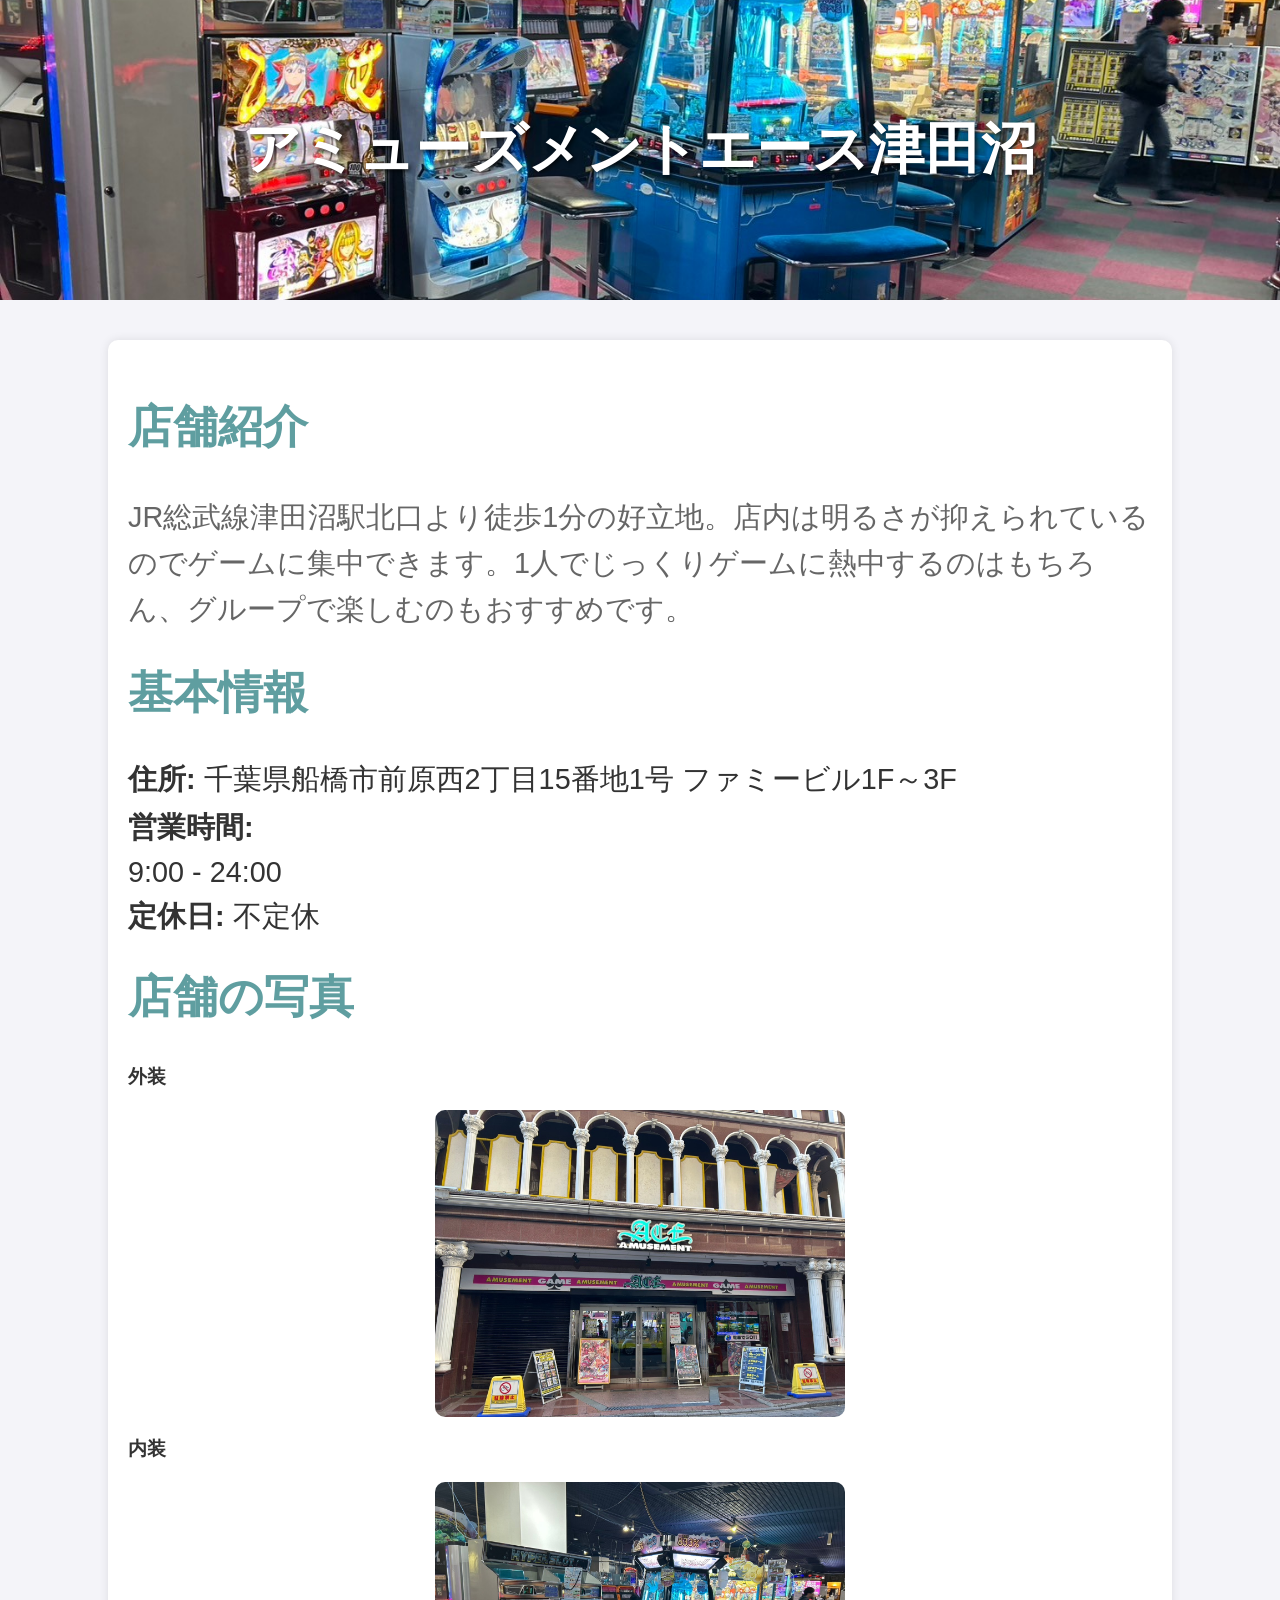
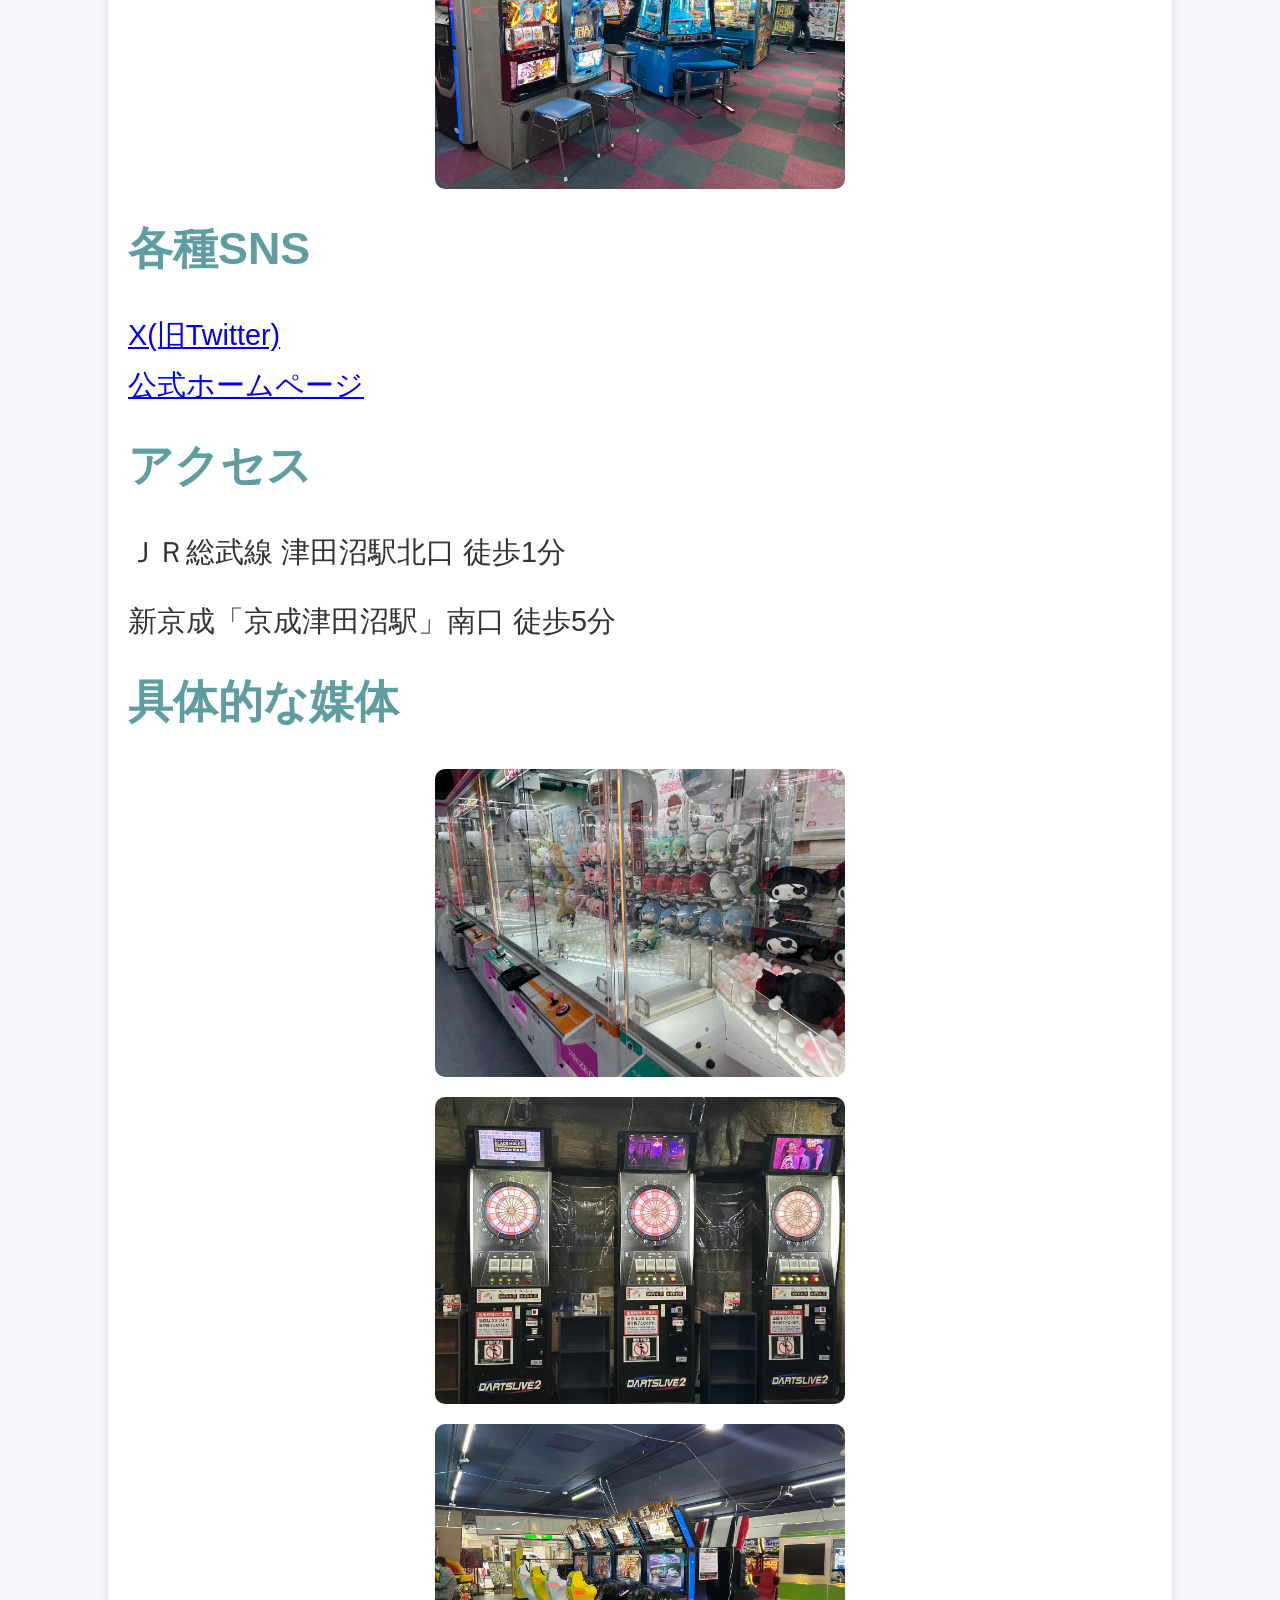
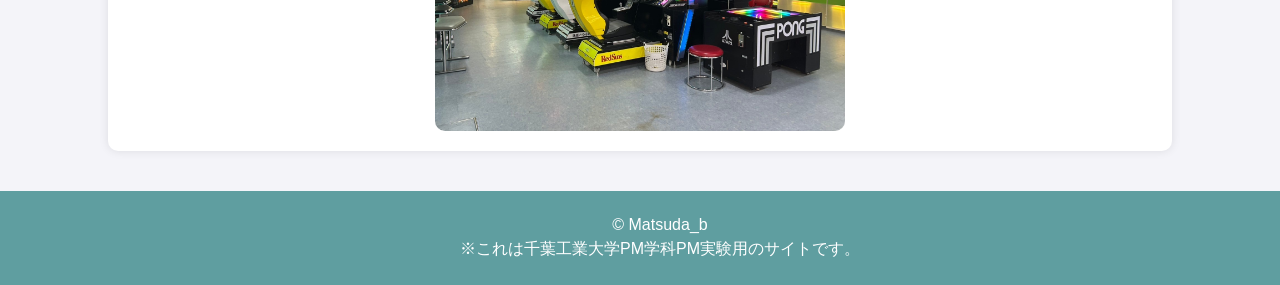
==== htdocs/Amusement.html @ e2a8de70 "写真を変更（まだ未完成)" ====
<!DOCTYPE html>
<html lang="ja">

<head>
  <meta charset="utf-8" />
  <meta name="viewport" content="width=device-width, initial-scale=1.0">
  <title>アミューズメントエース津田沼 - 詳細情報</title>
  <link rel="stylesheet" href="Amusement.css">
</head>

<body>

  <header>
    <h1>アミューズメントエース津田沼</h1>
  </header>

  <section id="store-info">
    <div class="store-description">
      <h2>店舗紹介</h2>
      <p>JR総武線津田沼駅北口より徒歩1分の好立地。店内は明るさが抑えられているのでゲームに集中できます。1人でじっくりゲームに熱中するのはもちろん、グループで楽しむのもおすすめです。</p>
    </div>

    <div class="store-details">
      <h2>基本情報</h2>
      <ul>
        <li><strong>住所:</strong> 千葉県船橋市前原西2丁目15番地1号 ファミービル1F～3F</li>
        <li><strong>営業時間:</strong> </li>
        <li>9:00 - 24:00</li>
        <li><strong>定休日:</strong> 不定休</li>
      </ul>
    </div>

    <div class="store-photos">
      <h2>店舗の写真</h2>
      <h3>外装</h3>
      <img src="../htdocs/img/外装ゲーセン.jpg" alt="外装" />
      <h3>内装</h3>
      <img src="../htdocs/img/ゲーセン内部.jpg" alt="内装" />          
    </div>

    <div class="store-menu">
      <h2>各種SNS</h2>
        <a href="https://x.com/ace_tu" target="_blank">X(旧Twitter)</a>
        <a href="https://www.leisurelan.co.jp/store/ace-tu/" target="_blank">公式ホームページ</a>
      </p>
    </div>

    <div class="store-access">
      <h2>アクセス</h2>
      <p>ＪＲ総武線 津田沼駅北口 徒歩1分</p>

      <p>新京成「京成津田沼駅」南口 徒歩5分</p>
    </div>

    <div class="store-photos">
        <h2>具体的な媒体</h2>
        <img src="../htdocs/img/クレーンゲーム.jpg" alt="クレーンゲーム" />
        <img src="../htdocs/img/ダーツ.jpg" alt="ダーツ" />
        <img src="../htdocs/img/アーケードゲーム.jpg" alt="アーケードゲーム" />
       
    </div>
  </section>

  <footer>
    <p>© Matsuda_b</p>
    <p>※これは千葉工業大学PM学科PM実験用のサイトです。</p>
  </footer>

</body>

</html>
---- htdocs/Amusement.css ----
/* 全体のスタイル */
body {
    font-family: 'Arial', sans-serif;
    margin: 0;
    padding: 0;
    background-color: #f4f4f9;
    color: #333;
  }
  
  header h1 {
    font-size: 3.5rem;
    margin: 0;
  }
  
  /* 店舗情報セクション */
  #store-info {
    width: 80%;
    margin: 40px auto;
    padding: 20px;
    background-color: white;
    box-shadow: 0 0 10px rgba(0, 0, 0, 0.1);
    border-radius: 10px;
  }
  
  /* 店舗紹介部分 */
  .store-description h2 {
    font-size: 2.8rem;
    color: #5f9ea0;
  }
  
  .store-description p {
    font-size: 1.8rem;
    line-height: 1.6;
    margin-top: 10px;
    color: #666;
  }
  
  /* 基本情報 */
  .store-details h2 {
    font-size: 2.8rem;
    color: #5f9ea0;
    margin-top: 30px;
  }
  
  .store-details ul {
    list-style-type: none;
    padding: 0;
  }
  
  .store-details li {
    font-size: 1.8rem;
    margin-bottom: 8px;
    color: #333;
  }
  
  /* 店舗写真 */
  .store-photos h2 {
    font-size: 2.8rem;
    color: #5f9ea0;
    margin-top: 30px;
  }
  
  .store-photos img {
    width: 40%; /* 画像の幅を40%に設定 */
    height: auto;
    margin-top: 20px;
    border-radius: 10px;
    display: block;
    margin-left: auto;
    margin-right: auto;
  }
  
  /* メニュー */
  .store-menu h2 {
    font-size: 2.8rem;
    color: #5f9ea0;
    margin-top: 30px;
  }
  
  .store-menu ul {
    list-style-type: none;
    padding: 0;
  }
  
  .store-menu li {
    font-size: 1.8rem;
    margin-bottom: 10px;
    color: #333;
  }
  
  /* アクセス */
  .store-access h2 {
    font-size: 2.8rem;
    color: #5f9ea0;
    margin-top: 30px;
  }
  
  .store-access iframe {
    width: 100%;
    height: 300px;
    border-radius: 10px;
    margin-top: 20px;
  }
  
  /* フッター */
  footer {
    background-color: #5f9ea0;
    color: white;
    text-align: center;
    padding: 20px;
    position: relative;
    bottom: 0;
    width: 100%;
  }
  
  footer p {
    font-size: 1rem;
    margin: 5px 0;
  }

  .store-menu a {
    display: block;  /* 各リンクをブロック要素として扱い、縦に並べる */
    margin-bottom: 10px;  /* 各リンクの間にスペースを入れる */
  }

  /* store-menuとstore-access内のフォントサイズを2.2emに設定 */
.store-menu, .store-access {
  font-size: 1.8em;
}

/* ヘッダー */
header {
  background-image: url('../htdocs/img/ゲーセン内部.jpg');
  background-size: cover;
  background-position: center;
  height: 300px;
  width: 100%;
  display: flex;
  justify-content: center;
  align-items: center;
  color: white;
  text-shadow: 2px 2px 4px rgba(0, 0, 0, 0.7);
}
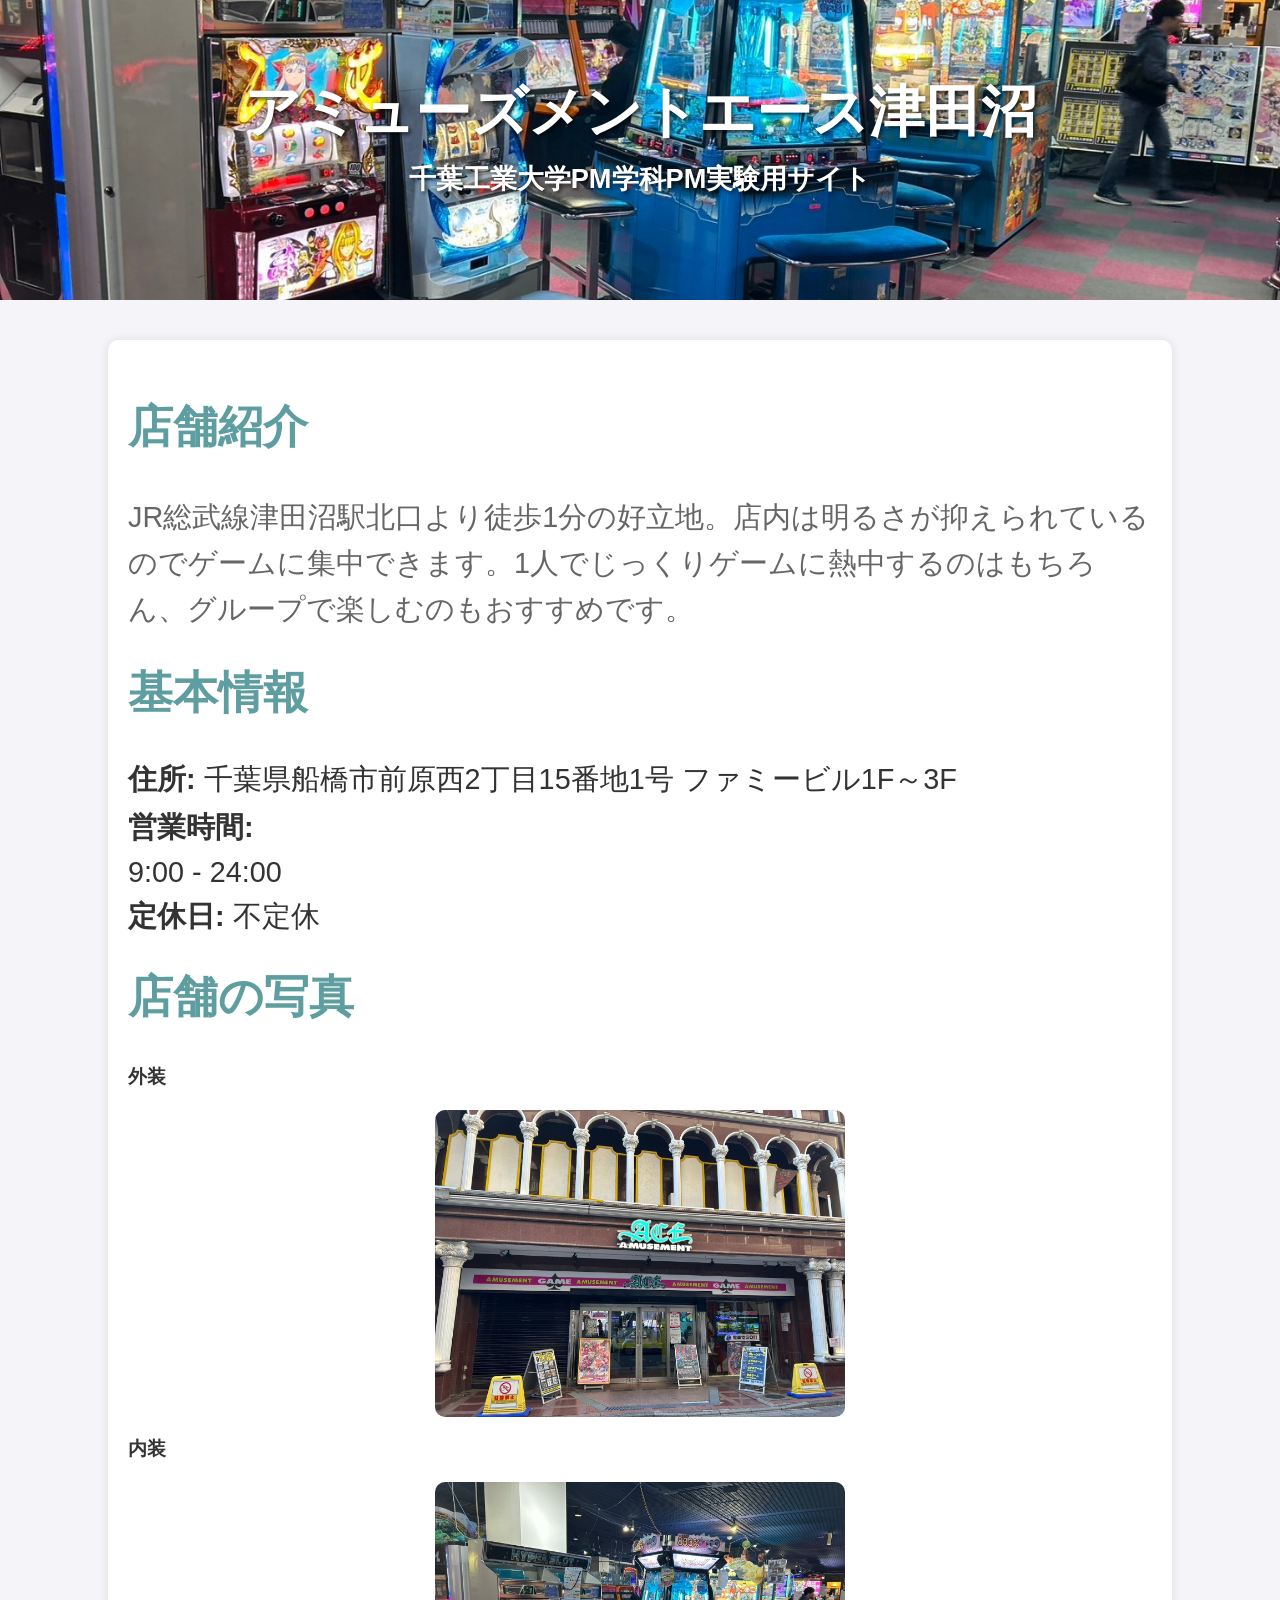
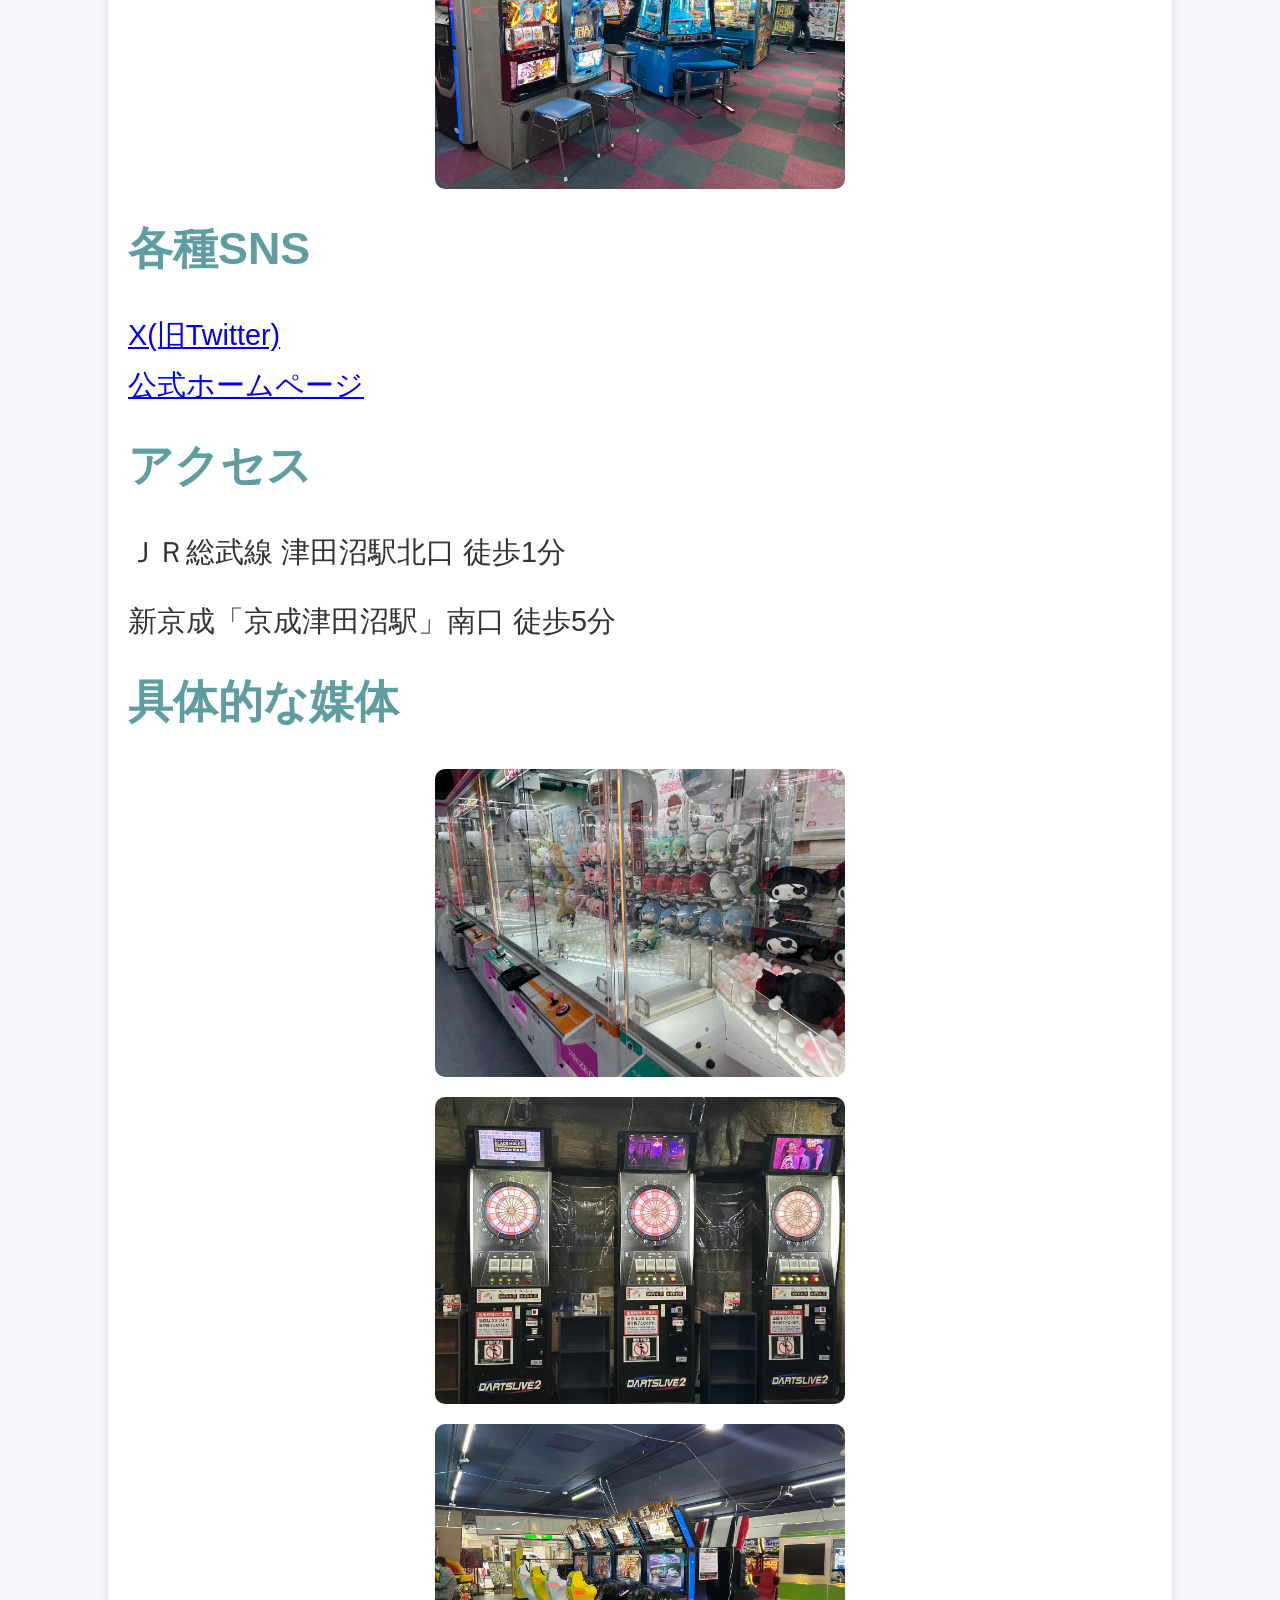
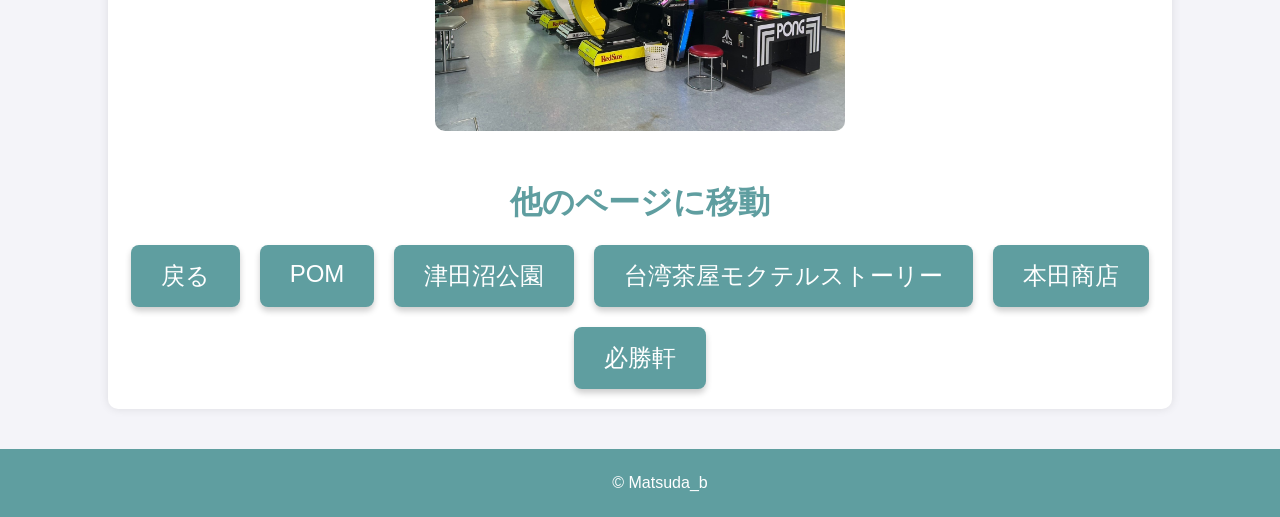
==== commit 5a17bce5: "各ページにも飛べるボタンを製作・実験用サイトという文を上に移動" ====
--- a/htdocs/Amusement.html
+++ b/htdocs/Amusement.html
@@ -2,7 +2,7 @@
 <html lang="ja">
 
 <head>
-  <meta charset="utf-8" />
+  <meta charset="utf-8">
   <meta name="viewport" content="width=device-width, initial-scale=1.0">
   <title>アミューズメントエース津田沼 - 詳細情報</title>
   <link rel="stylesheet" href="Amusement.css">
@@ -12,6 +12,7 @@
 
   <header>
     <h1>アミューズメントエース津田沼</h1>
+    <p class="experiment-site">千葉工業大学PM学科PM実験用サイト</p>
   </header>
 
   <section id="store-info">
@@ -33,16 +34,15 @@
     <div class="store-photos">
       <h2>店舗の写真</h2>
       <h3>外装</h3>
-      <img src="../htdocs/img/外装ゲーセン.jpg" alt="外装" />
+      <img src="img/外装ゲーセン.jpg" alt="外装" >
       <h3>内装</h3>
-      <img src="../htdocs/img/ゲーセン内部.jpg" alt="内装" />          
+      <img src="img/ゲーセン内部.jpg" alt="内装" >          
     </div>
 
     <div class="store-menu">
       <h2>各種SNS</h2>
         <a href="https://x.com/ace_tu" target="_blank">X(旧Twitter)</a>
         <a href="https://www.leisurelan.co.jp/store/ace-tu/" target="_blank">公式ホームページ</a>
-      </p>
     </div>
 
     <div class="store-access">
@@ -54,16 +54,28 @@
 
     <div class="store-photos">
         <h2>具体的な媒体</h2>
-        <img src="../htdocs/img/クレーンゲーム.jpg" alt="クレーンゲーム" />
-        <img src="../htdocs/img/ダーツ.jpg" alt="ダーツ" />
-        <img src="../htdocs/img/アーケードゲーム.jpg" alt="アーケードゲーム" />
+        <img src="img/クレーンゲーム.jpg" alt="クレーンゲーム" >
+        <img src="img/ダーツ.jpg" alt="ダーツ" >
+        <img src="img/アーケードゲーム.jpg" alt="アーケードゲーム" >
        
     </div>
+
+    <section class="buttons-section">
+      <h2>他のページに移動</h2>
+      <div class="buttons-container">
+        <a href="index.html" class="button">戻る</a>
+        <a href="POM.html" class="button">POM</a>
+        <a href="Kouen.html" class="button">津田沼公園</a>
+        <a href="taiwan.css" class="button">台湾茶屋モクテルストーリー</a>
+        <a href="hondasyouten.html" class="button">本田商店</a>
+        <a href="hissyouken.html" class="button">必勝軒</a>
+      </div>
+    </section>
+
   </section>
 
   <footer>
     <p>© Matsuda_b</p>
-    <p>※これは千葉工業大学PM学科PM実験用のサイトです。</p>
   </footer>
 
 </body>
--- a/htdocs/Amusement.css
+++ b/htdocs/Amusement.css
@@ -1,143 +1,198 @@
 /* 全体のスタイル */
 body {
-    font-family: 'Arial', sans-serif;
-    margin: 0;
-    padding: 0;
-    background-color: #f4f4f9;
-    color: #333;
-  }
-  
-  header h1 {
-    font-size: 3.5rem;
-    margin: 0;
-  }
-  
-  /* 店舗情報セクション */
-  #store-info {
-    width: 80%;
-    margin: 40px auto;
-    padding: 20px;
-    background-color: white;
-    box-shadow: 0 0 10px rgba(0, 0, 0, 0.1);
-    border-radius: 10px;
-  }
-  
-  /* 店舗紹介部分 */
-  .store-description h2 {
-    font-size: 2.8rem;
-    color: #5f9ea0;
-  }
-  
-  .store-description p {
-    font-size: 1.8rem;
-    line-height: 1.6;
-    margin-top: 10px;
-    color: #666;
-  }
-  
-  /* 基本情報 */
-  .store-details h2 {
-    font-size: 2.8rem;
-    color: #5f9ea0;
-    margin-top: 30px;
-  }
-  
-  .store-details ul {
-    list-style-type: none;
-    padding: 0;
-  }
-  
-  .store-details li {
-    font-size: 1.8rem;
-    margin-bottom: 8px;
-    color: #333;
-  }
-  
-  /* 店舗写真 */
-  .store-photos h2 {
-    font-size: 2.8rem;
-    color: #5f9ea0;
-    margin-top: 30px;
-  }
-  
-  .store-photos img {
-    width: 40%; /* 画像の幅を40%に設定 */
-    height: auto;
-    margin-top: 20px;
-    border-radius: 10px;
-    display: block;
-    margin-left: auto;
-    margin-right: auto;
-  }
-  
-  /* メニュー */
-  .store-menu h2 {
-    font-size: 2.8rem;
-    color: #5f9ea0;
-    margin-top: 30px;
-  }
-  
-  .store-menu ul {
-    list-style-type: none;
-    padding: 0;
-  }
-  
-  .store-menu li {
-    font-size: 1.8rem;
-    margin-bottom: 10px;
-    color: #333;
-  }
-  
-  /* アクセス */
-  .store-access h2 {
-    font-size: 2.8rem;
-    color: #5f9ea0;
-    margin-top: 30px;
-  }
-  
-  .store-access iframe {
-    width: 100%;
-    height: 300px;
-    border-radius: 10px;
-    margin-top: 20px;
-  }
-  
-  /* フッター */
-  footer {
-    background-color: #5f9ea0;
-    color: white;
-    text-align: center;
-    padding: 20px;
-    position: relative;
-    bottom: 0;
-    width: 100%;
-  }
-  
-  footer p {
-    font-size: 1rem;
-    margin: 5px 0;
-  }
+  font-family: 'Arial', sans-serif;
+  margin: 0;
+  padding: 0;
+  background-color: #f4f4f9;
+  color: #333;
+}
 
-  .store-menu a {
-    display: block;  /* 各リンクをブロック要素として扱い、縦に並べる */
-    margin-bottom: 10px;  /* 各リンクの間にスペースを入れる */
-  }
+header h1 {
+  font-size: 3.5rem;
+  margin: 0;
+}
 
-  /* store-menuとstore-access内のフォントサイズを2.2emに設定 */
+/* 店舗情報セクション */
+#store-info {
+  width: 80%;
+  margin: 40px auto;
+  padding: 20px;
+  background-color: white;
+  box-shadow: 0 0 10px rgba(0, 0, 0, 0.1);
+  border-radius: 10px;
+}
+
+/* 店舗紹介部分 */
+.store-description h2 {
+  font-size: 2.8rem;
+  color: #5f9ea0;
+}
+
+.store-description p {
+  font-size: 1.8rem;
+  line-height: 1.6;
+  margin-top: 10px;
+  color: #666;
+}
+
+/* 基本情報 */
+.store-details h2 {
+  font-size: 2.8rem;
+  color: #5f9ea0;
+  margin-top: 30px;
+}
+
+.store-details ul {
+  list-style-type: none;
+  padding: 0;
+}
+
+.store-details li {
+  font-size: 1.8rem;
+  margin-bottom: 8px;
+  color: #333;
+}
+
+/* 店舗写真 */
+.store-photos h2 {
+  font-size: 2.8rem;
+  color: #5f9ea0;
+  margin-top: 30px;
+}
+
+.store-photos img {
+  width: 40%; /* 画像の幅を40%に設定 */
+  height: auto;
+  margin-top: 20px;
+  border-radius: 10px;
+  display: block;
+  margin-left: auto;
+  margin-right: auto;
+}
+
+/* メニュー */
+.store-menu h2 {
+  font-size: 2.8rem;
+  color: #5f9ea0;
+  margin-top: 30px;
+}
+
+.store-menu ul {
+  list-style-type: none;
+  padding: 0;
+}
+
+.store-menu li {
+  font-size: 1.8rem;
+  margin-bottom: 10px;
+  color: #333;
+}
+
+/* アクセス */
+.store-access h2 {
+  font-size: 2.8rem;
+  color: #5f9ea0;
+  margin-top: 30px;
+}
+
+.store-access iframe {
+  width: 100%;
+  height: 300px;
+  border-radius: 10px;
+  margin-top: 20px;
+}
+
+/* フッター */
+footer {
+  background-color: #5f9ea0;
+  color: white;
+  text-align: center;
+  padding: 20px;
+  position: relative;
+  bottom: 0;
+  width: 100%;
+}
+
+footer p {
+  font-size: 1rem;
+  margin: 5px 0;
+}
+
+.store-menu a {
+  display: block;  /* 各リンクをブロック要素として扱い、縦に並べる */
+  margin-bottom: 10px;  /* 各リンクの間にスペースを入れる */
+}
+
+/* store-menuとstore-access内のフォントサイズを2.2emに設定 */
 .store-menu, .store-access {
-  font-size: 1.8em;
+font-size: 1.8em;
 }
 
 /* ヘッダー */
 header {
-  background-image: url('../htdocs/img/ゲーセン内部.jpg');
-  background-size: cover;
-  background-position: center;
-  height: 300px;
-  width: 100%;
+background-image: url('img/ゲーセン内部.jpg');
+background-size: cover;
+background-position: center;
+height: 300px;
+width: 100%;
+display: flex;
+justify-content: center;
+align-items: center;
+color: white;
+text-shadow: 2px 2px 4px rgba(0, 0, 0, 0.7);
+flex-direction: column;
+}
+
+.experiment-site {
+  display: block;      /* ブロック要素にして縦に並ぶようにする */
+  font-size: 1.7em;    /* フォントサイズを少し大きく */
+  color: #ffffff;      /* 色を青に設定 */
+  font-weight: bold;   /* 太字 */
+  margin-top: 10px;    /* 上に少しスペースを追加 */
+}
+
+/* ボタンセクション */
+.buttons-section {
+  text-align: center;
+  margin-top: 50px;
+}
+
+/* セクションタイトル */
+.buttons-section h2 {
+  font-size: 2rem;
+  color: #5f9ea0;
+  margin-bottom: 20px;
+}
+
+/* ボタンコンテナ */
+.buttons-container {
   display: flex;
-  justify-content: center;
-  align-items: center;
+  flex-wrap: wrap;
+  justify-content: center; /* ボタンを中央揃え */
+  gap: 20px; /* ボタン間のスペース */
+}
+
+/* 各ボタン */
+.button {
+  display: inline-block;
+  padding: 15px 30px;
+  background-color: #5f9ea0;
   color: white;
-  text-shadow: 2px 2px 4px rgba(0, 0, 0, 0.7);
-}+  font-size: 1.5rem;
+  text-decoration: none;
+  border-radius: 8px;
+  transition: background-color 0.3s ease, transform 0.2s ease;
+  box-shadow: 0 4px 6px rgba(0, 0, 0, 0.2);
+}
+
+/* ホバー時 */
+.button:hover {
+  background-color: #3b7e7d;
+  transform: translateY(-3px);
+}
+
+/* アクティブ時 */
+.button:active {
+  background-color: #2f6662;
+  transform: translateY(1px);
+}
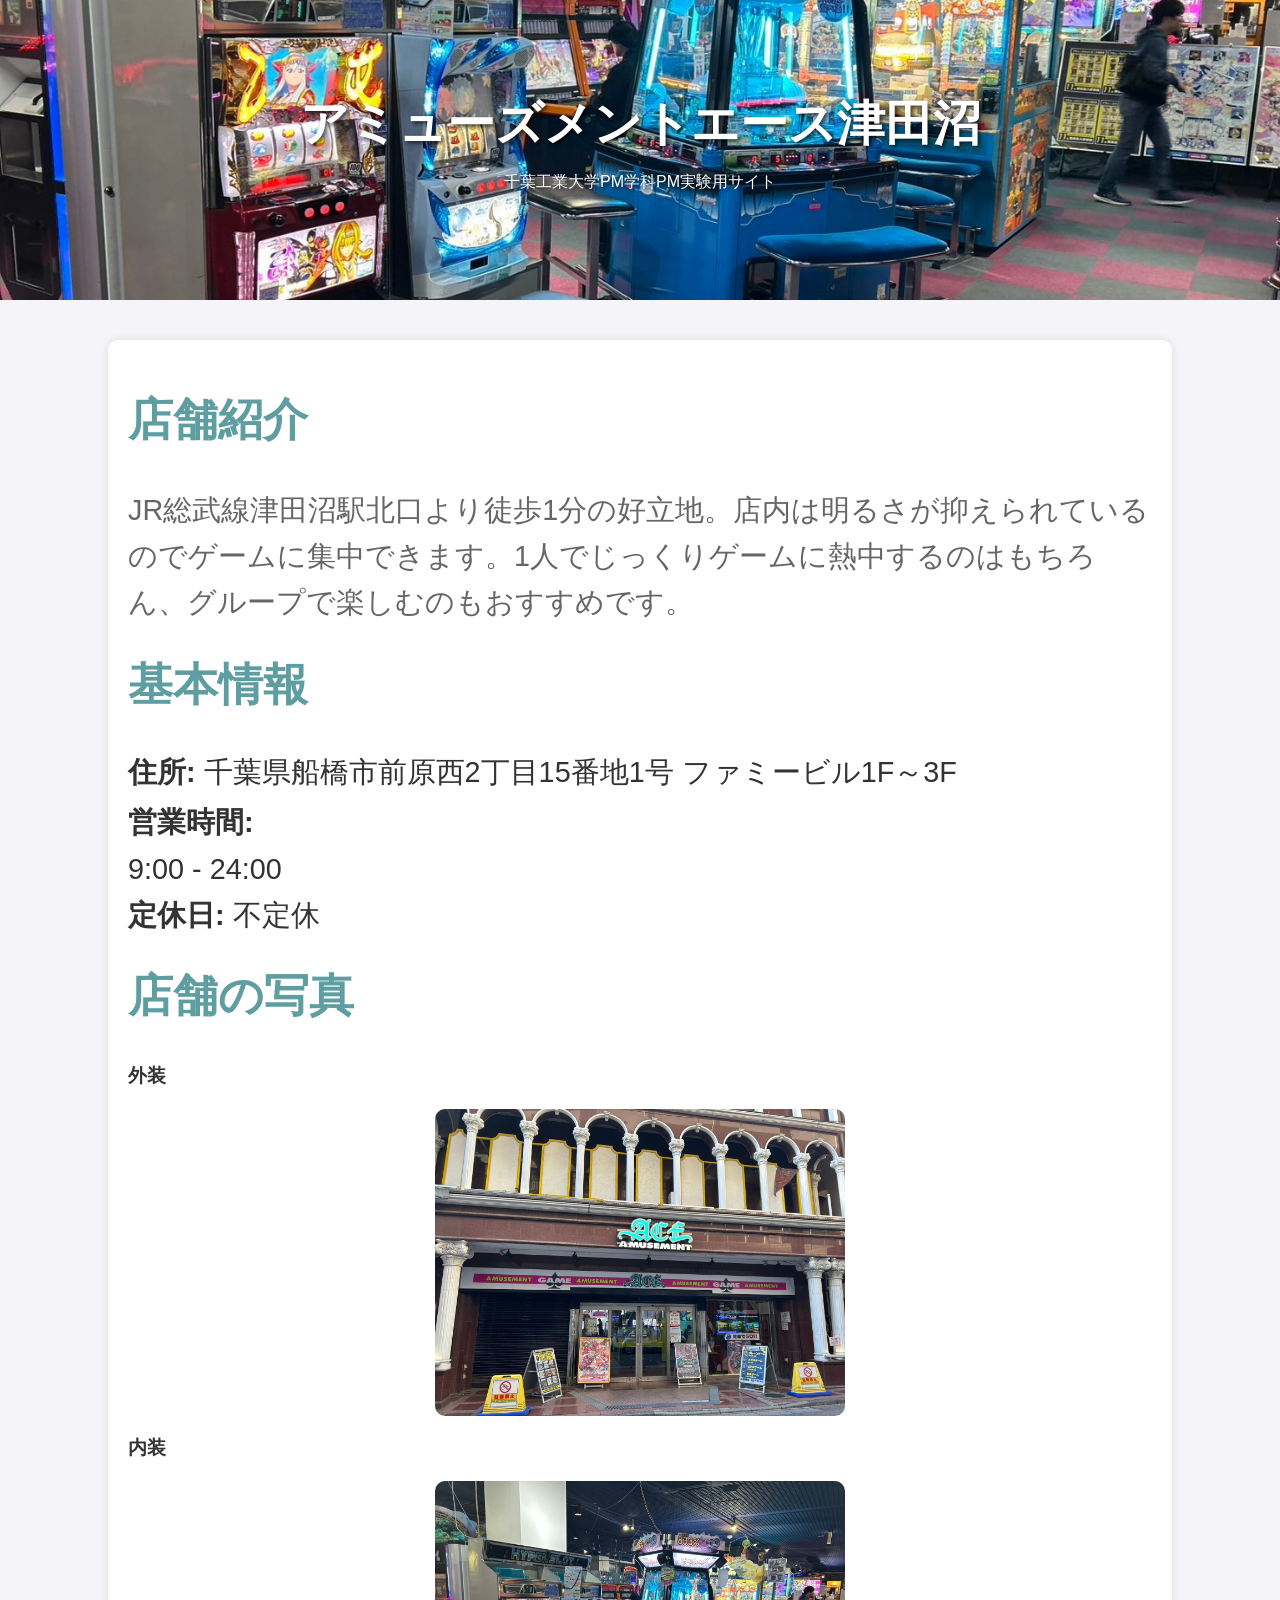
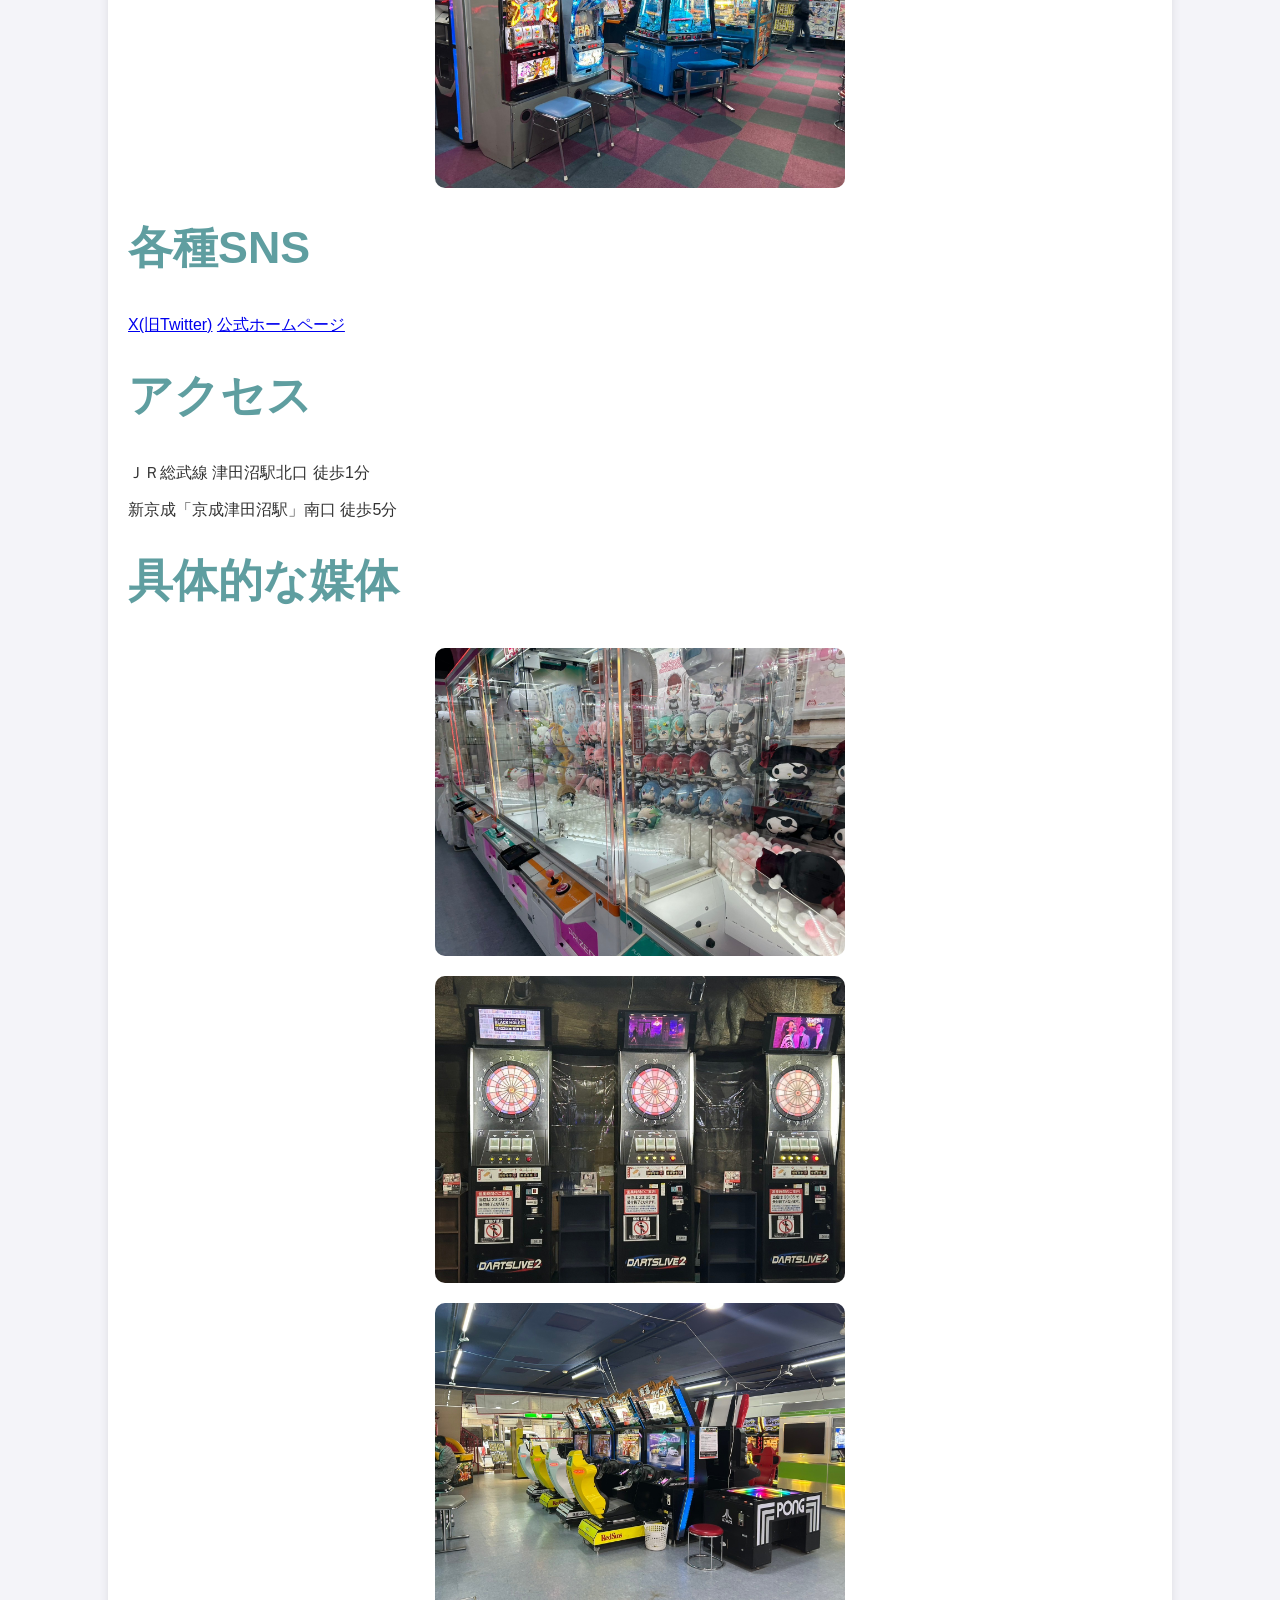
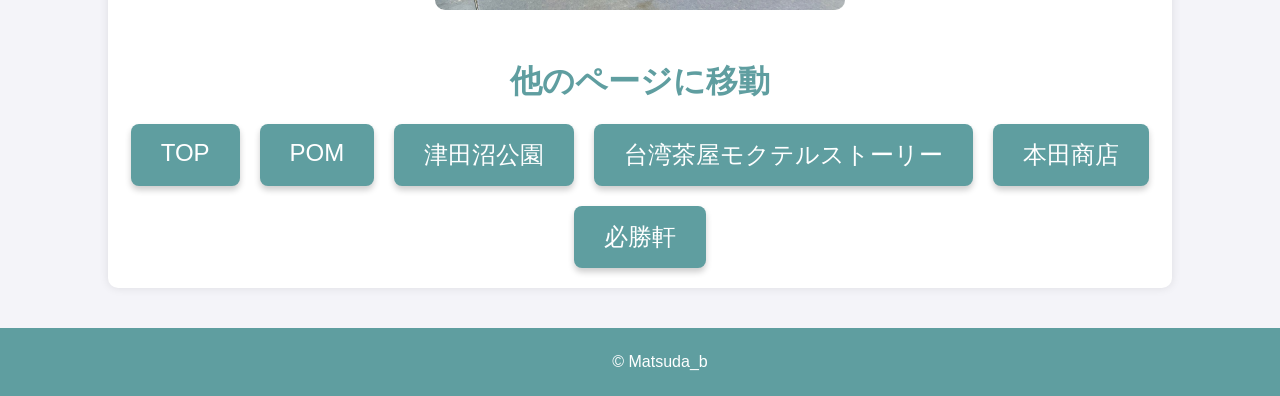
==== commit 3a2cff76: "pom.cssの変更・戻るボタンをTOPボタンに変更" ====
--- a/htdocs/Amusement.html
+++ b/htdocs/Amusement.html
@@ -63,7 +63,7 @@
     <section class="buttons-section">
       <h2>他のページに移動</h2>
       <div class="buttons-container">
-        <a href="index.html" class="button">戻る</a>
+        <a href="index.html" class="button">TOP</a>
         <a href="POM.html" class="button">POM</a>
         <a href="Kouen.html" class="button">津田沼公園</a>
         <a href="taiwan.css" class="button">台湾茶屋モクテルストーリー</a>
--- a/htdocs/Amusement.css
+++ b/htdocs/Amusement.css
@@ -7,8 +7,23 @@
   color: #333;
 }
 
+/* ヘッダー */
+header {
+  background-image: url('img/ゲーセン内部.jpg');
+  background-size: cover;
+  background-position: center;
+  height: 300px;
+  width: 100%;
+  display: flex;
+  justify-content: center;
+  align-items: center;
+  color: white;
+  text-shadow: 2px 2px 4px rgba(0, 0, 0, 0.7);
+  flex-direction: column;
+}
+
 header h1 {
-  font-size: 3.5rem;
+  font-size: 3rem;
   margin: 0;
 }
 
@@ -22,12 +37,14 @@
   border-radius: 10px;
 }
 
-/* 店舗紹介部分 */
-.store-description h2 {
+/* 共通のセクションタイトル */
+h2 {
   font-size: 2.8rem;
   color: #5f9ea0;
-}
-
+  margin-top: 30px;
+}
+
+/* 店舗紹介部分 */
 .store-description p {
   font-size: 1.8rem;
   line-height: 1.6;
@@ -36,30 +53,20 @@
 }
 
 /* 基本情報 */
-.store-details h2 {
-  font-size: 2.8rem;
-  color: #5f9ea0;
-  margin-top: 30px;
-}
-
-.store-details ul {
+.store-details ul,
+.store-menu ul {
   list-style-type: none;
   padding: 0;
 }
 
-.store-details li {
+.store-details li,
+.store-menu li {
   font-size: 1.8rem;
-  margin-bottom: 8px;
+  margin-bottom: 10px;
   color: #333;
 }
 
 /* 店舗写真 */
-.store-photos h2 {
-  font-size: 2.8rem;
-  color: #5f9ea0;
-  margin-top: 30px;
-}
-
 .store-photos img {
   width: 40%; /* 画像の幅を40%に設定 */
   height: auto;
@@ -70,31 +77,7 @@
   margin-right: auto;
 }
 
-/* メニュー */
-.store-menu h2 {
-  font-size: 2.8rem;
-  color: #5f9ea0;
-  margin-top: 30px;
-}
-
-.store-menu ul {
-  list-style-type: none;
-  padding: 0;
-}
-
-.store-menu li {
-  font-size: 1.8rem;
-  margin-bottom: 10px;
-  color: #333;
-}
-
 /* アクセス */
-.store-access h2 {
-  font-size: 2.8rem;
-  color: #5f9ea0;
-  margin-top: 30px;
-}
-
 .store-access iframe {
   width: 100%;
   height: 300px;
@@ -118,46 +101,12 @@
   margin: 5px 0;
 }
 
-.store-menu a {
-  display: block;  /* 各リンクをブロック要素として扱い、縦に並べる */
-  margin-bottom: 10px;  /* 各リンクの間にスペースを入れる */
-}
-
-/* store-menuとstore-access内のフォントサイズを2.2emに設定 */
-.store-menu, .store-access {
-font-size: 1.8em;
-}
-
-/* ヘッダー */
-header {
-background-image: url('img/ゲーセン内部.jpg');
-background-size: cover;
-background-position: center;
-height: 300px;
-width: 100%;
-display: flex;
-justify-content: center;
-align-items: center;
-color: white;
-text-shadow: 2px 2px 4px rgba(0, 0, 0, 0.7);
-flex-direction: column;
-}
-
-.experiment-site {
-  display: block;      /* ブロック要素にして縦に並ぶようにする */
-  font-size: 1.7em;    /* フォントサイズを少し大きく */
-  color: #ffffff;      /* 色を青に設定 */
-  font-weight: bold;   /* 太字 */
-  margin-top: 10px;    /* 上に少しスペースを追加 */
-}
-
 /* ボタンセクション */
 .buttons-section {
   text-align: center;
   margin-top: 50px;
 }
 
-/* セクションタイトル */
 .buttons-section h2 {
   font-size: 2rem;
   color: #5f9ea0;
@@ -196,3 +145,83 @@
   background-color: #2f6662;
   transform: translateY(1px);
 }
+
+/* スマホ対応（タブレット・スマホ） */
+@media (max-width: 768px) {
+  body {
+    font-size: 1.4rem; /* 全体的にフォントサイズを小さく */
+  }
+
+  header h1 {
+    font-size: 2.5rem; /* ヘッダータイトルを調整 */
+  }
+
+  /* 共通のセクションタイトル */
+  h2 {
+    font-size: 2.2rem;
+  }
+
+  .store-description p,
+  .store-details li,
+  .store-menu li {
+    font-size: 1.6rem; /* フォントサイズ調整 */
+  }
+
+  .store-photos img {
+    width: 80%; /* 画像の幅を80%に調整 */
+  }
+
+  /* ボタンのスタイル調整 */
+  .button {
+    font-size: 1.3rem;
+    padding: 12px 20px;
+  }
+
+  /* ボタンを縦並びに */
+  .buttons-container {
+    flex-direction: column;
+    gap: 10px; /* ボタン間のスペースを少なく */
+  }
+
+  /* Google Map iframeの高さ調整 */
+  .store-access iframe {
+    height: 250px;
+  }
+
+  footer p {
+    font-size: 1rem; /* フッターのフォントサイズ調整 */
+  }
+}
+
+/* スマホ向けの更に小さい調整 */
+@media (max-width: 480px) {
+  header h1 {
+    font-size: 2rem; /* ヘッダータイトルをさらに小さく */
+  }
+
+  h2 {
+    font-size: 1.8rem; /* セクションタイトルの調整 */
+  }
+
+  .store-description p,
+  .store-details li,
+  .store-menu li {
+    font-size: 1.4rem; /* フォントサイズをさらに小さく */
+  }
+
+  .store-photos img {
+    width: 100%; /* 画像の幅を100%に調整 */
+  }
+
+  .button {
+    font-size: 1.2rem;
+    padding: 10px 15px; /* ボタンのパディングを調整 */
+  }
+
+  footer p {
+    font-size: 0.9rem; /* フッターの文字サイズ調整 */
+  }
+}
+
+
+
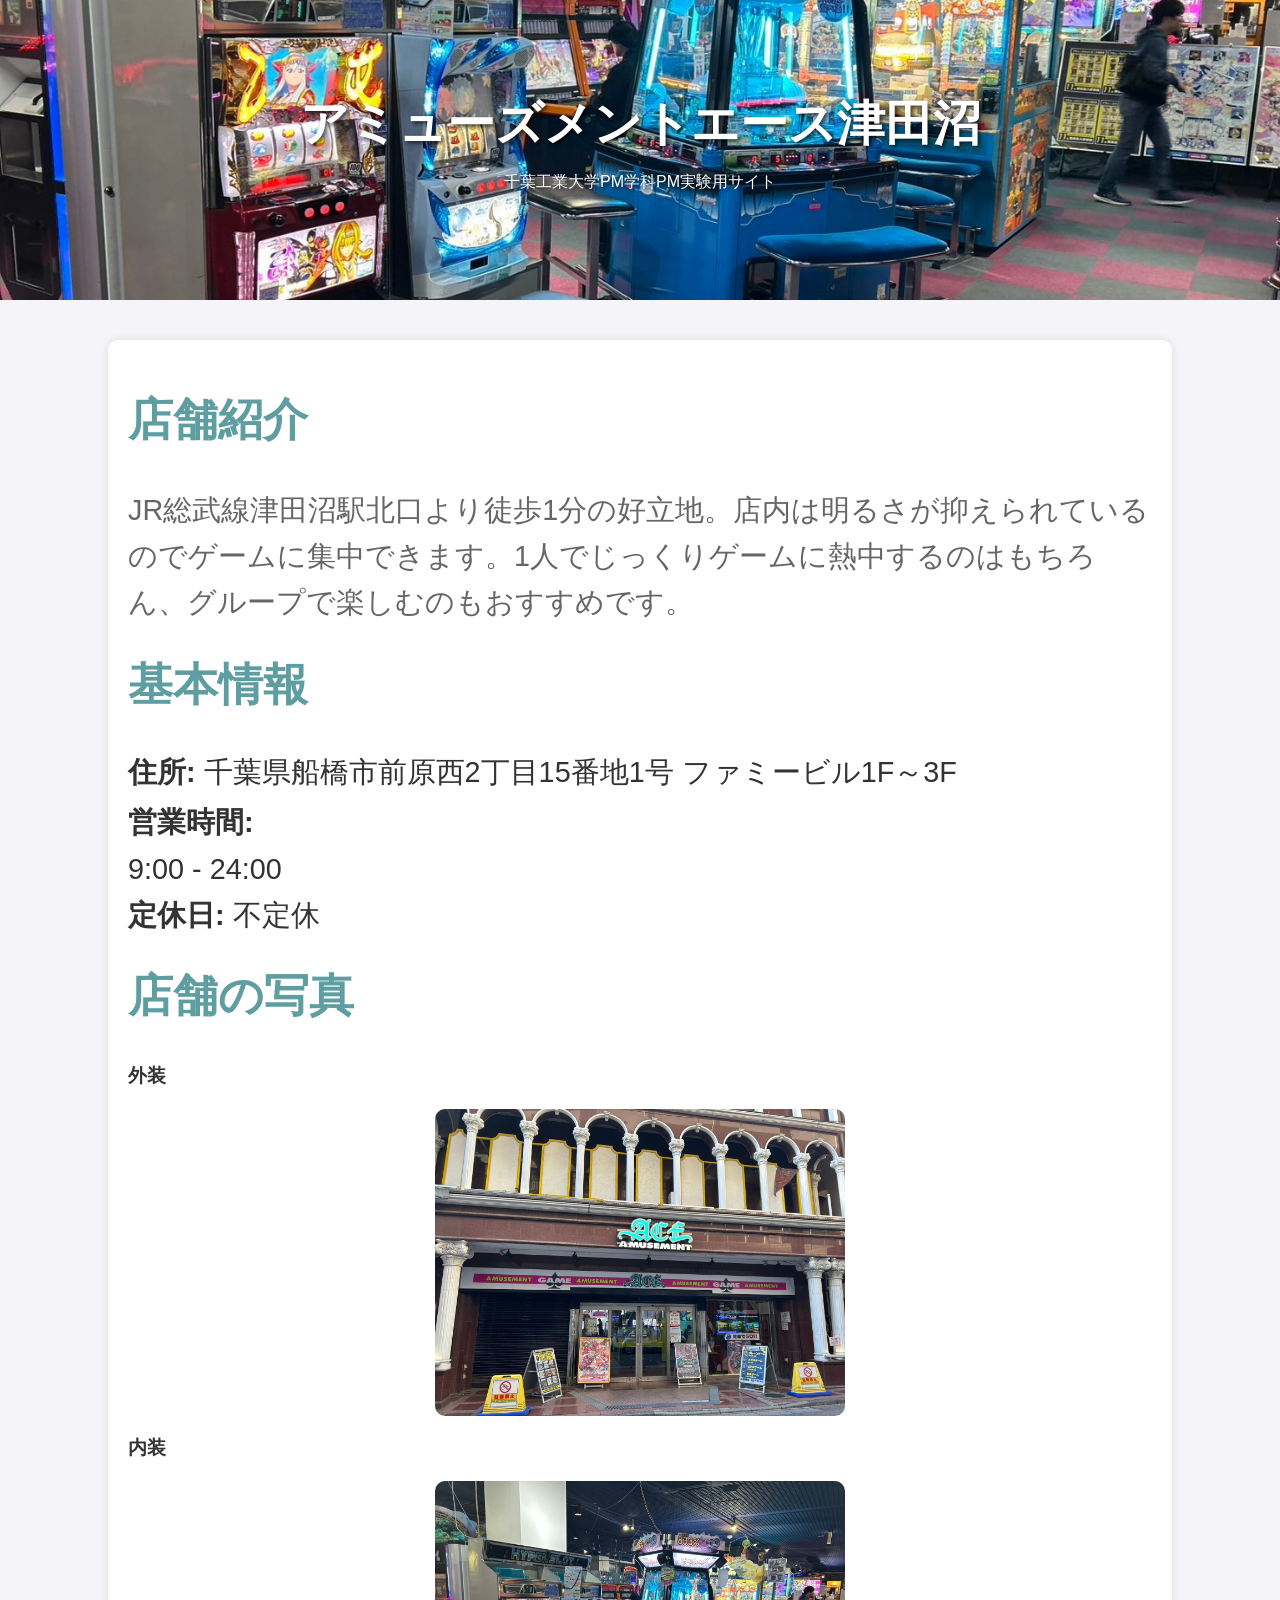
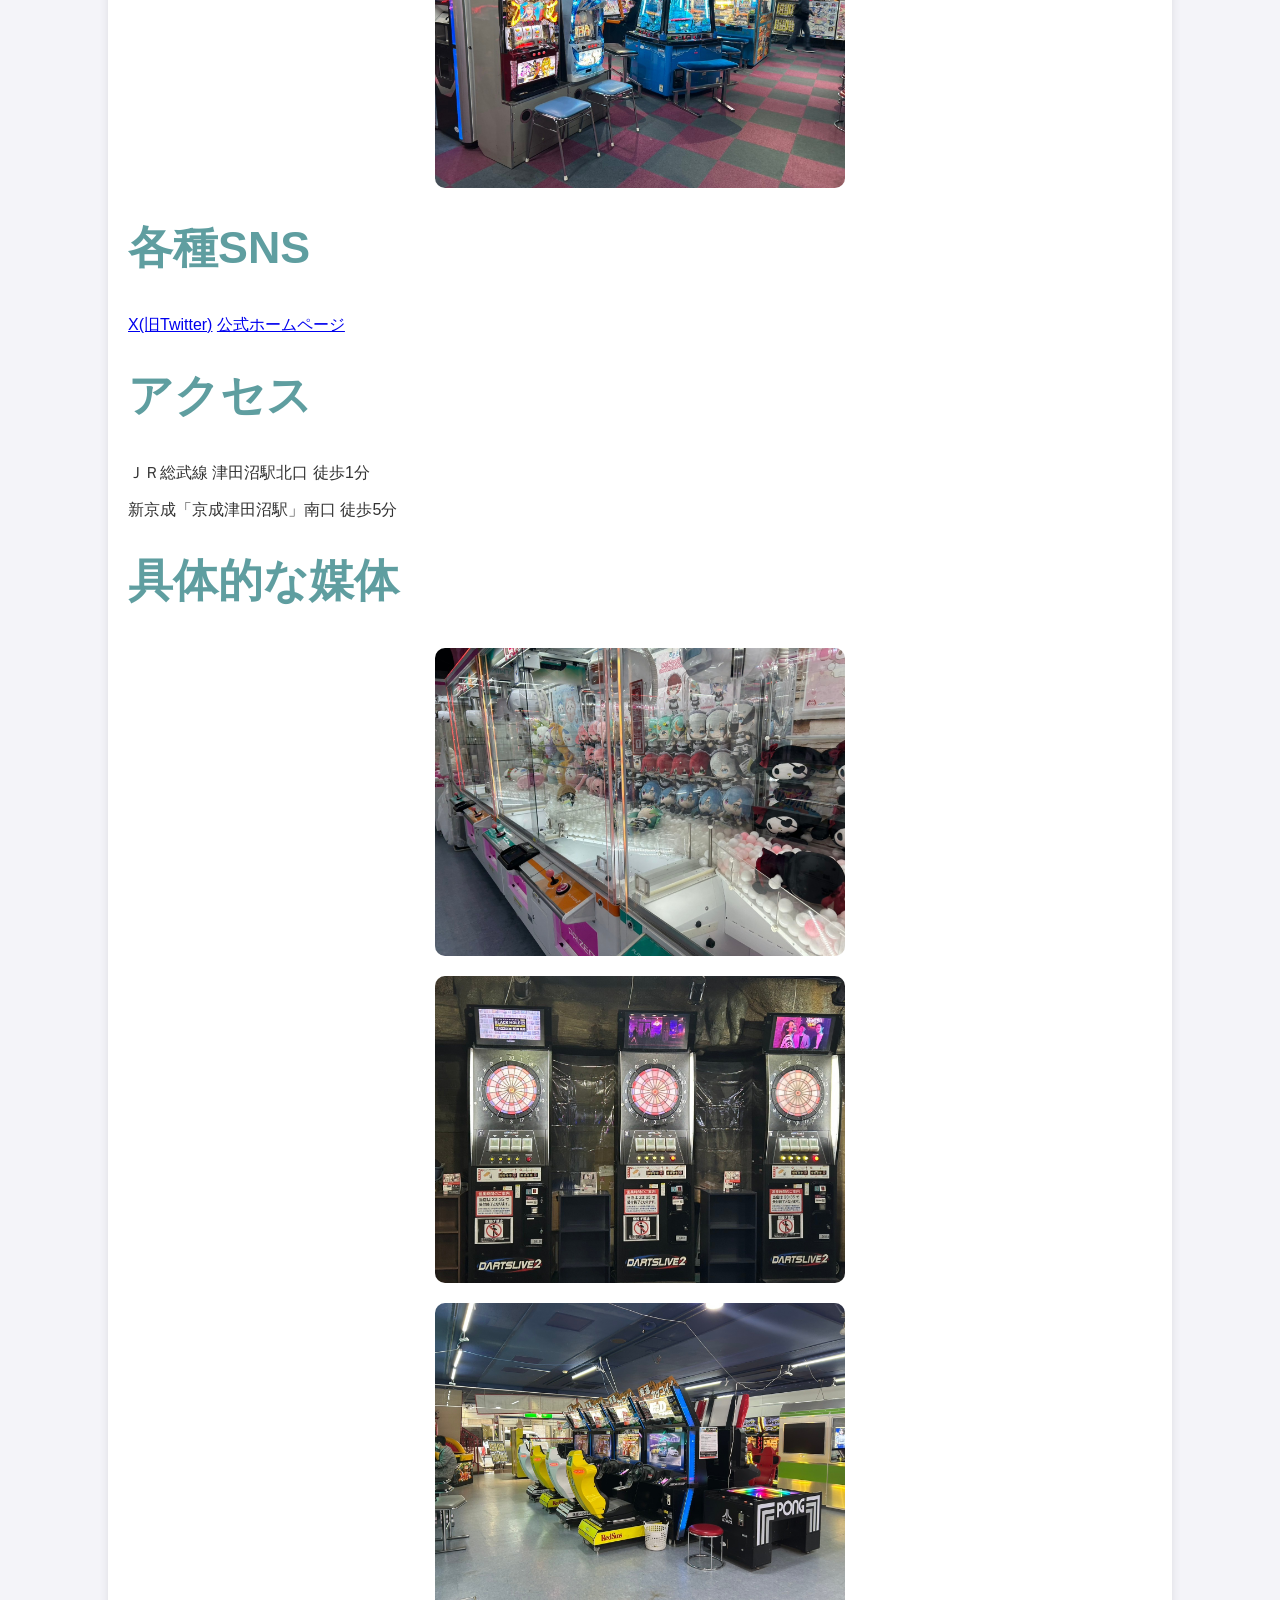
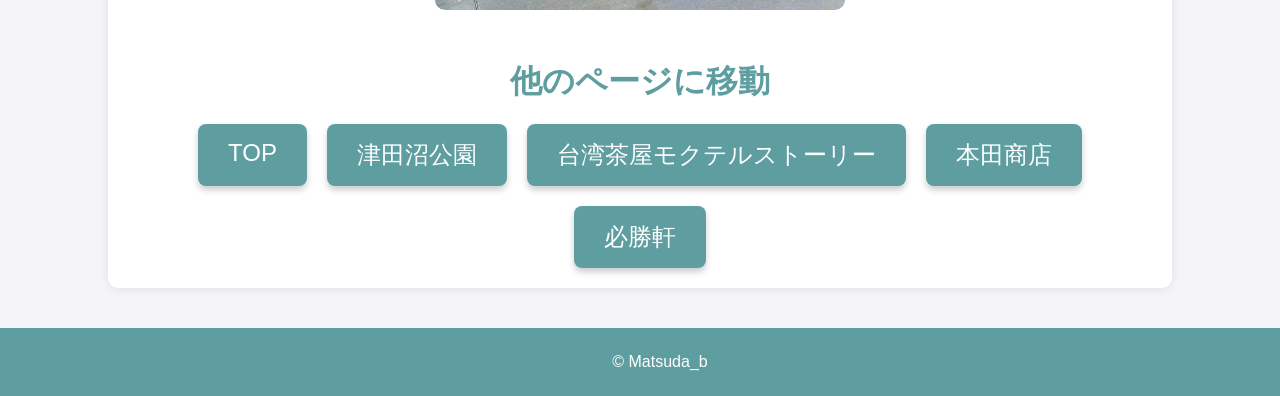
==== commit 1dd8c8ef: "POMを消去" ====
--- a/htdocs/Amusement.html
+++ b/htdocs/Amusement.html
@@ -64,7 +64,6 @@
       <h2>他のページに移動</h2>
       <div class="buttons-container">
         <a href="index.html" class="button">TOP</a>
-        <a href="POM.html" class="button">POM</a>
         <a href="Kouen.html" class="button">津田沼公園</a>
         <a href="taiwan.css" class="button">台湾茶屋モクテルストーリー</a>
         <a href="hondasyouten.html" class="button">本田商店</a>
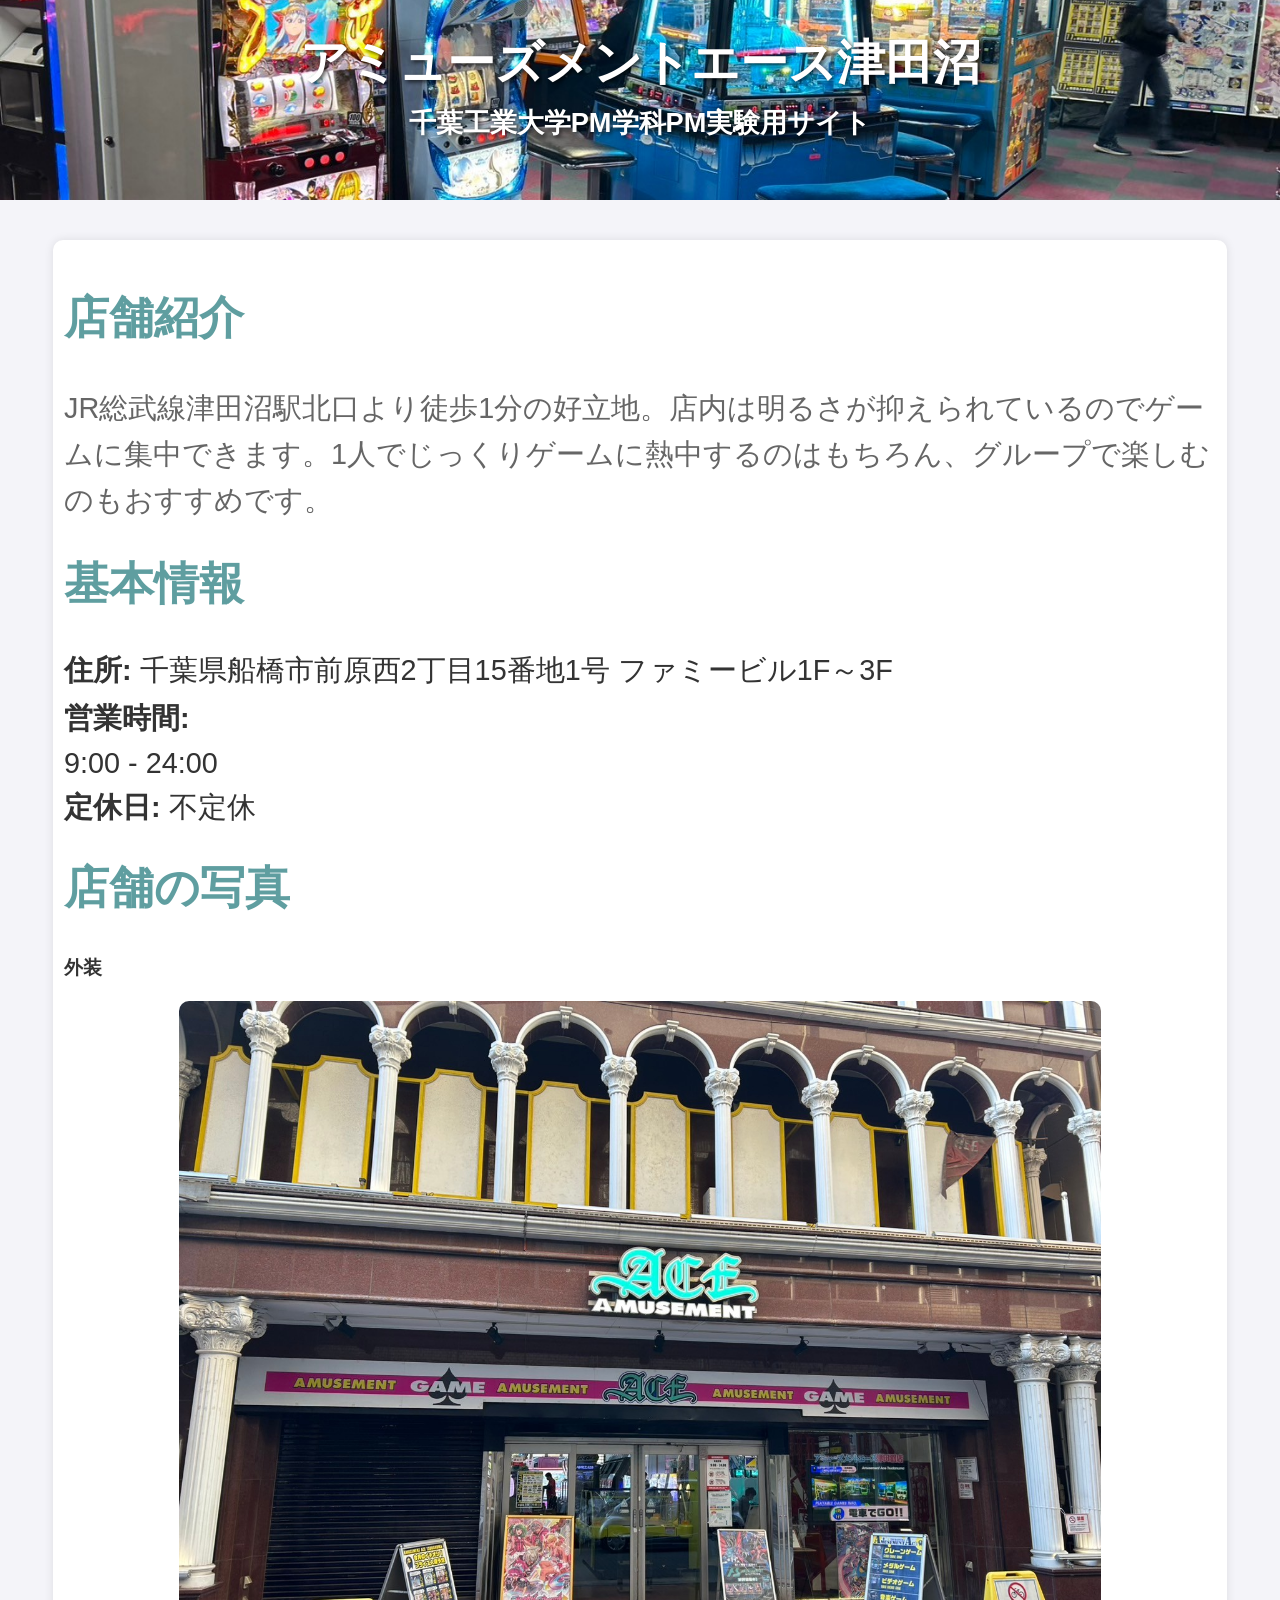
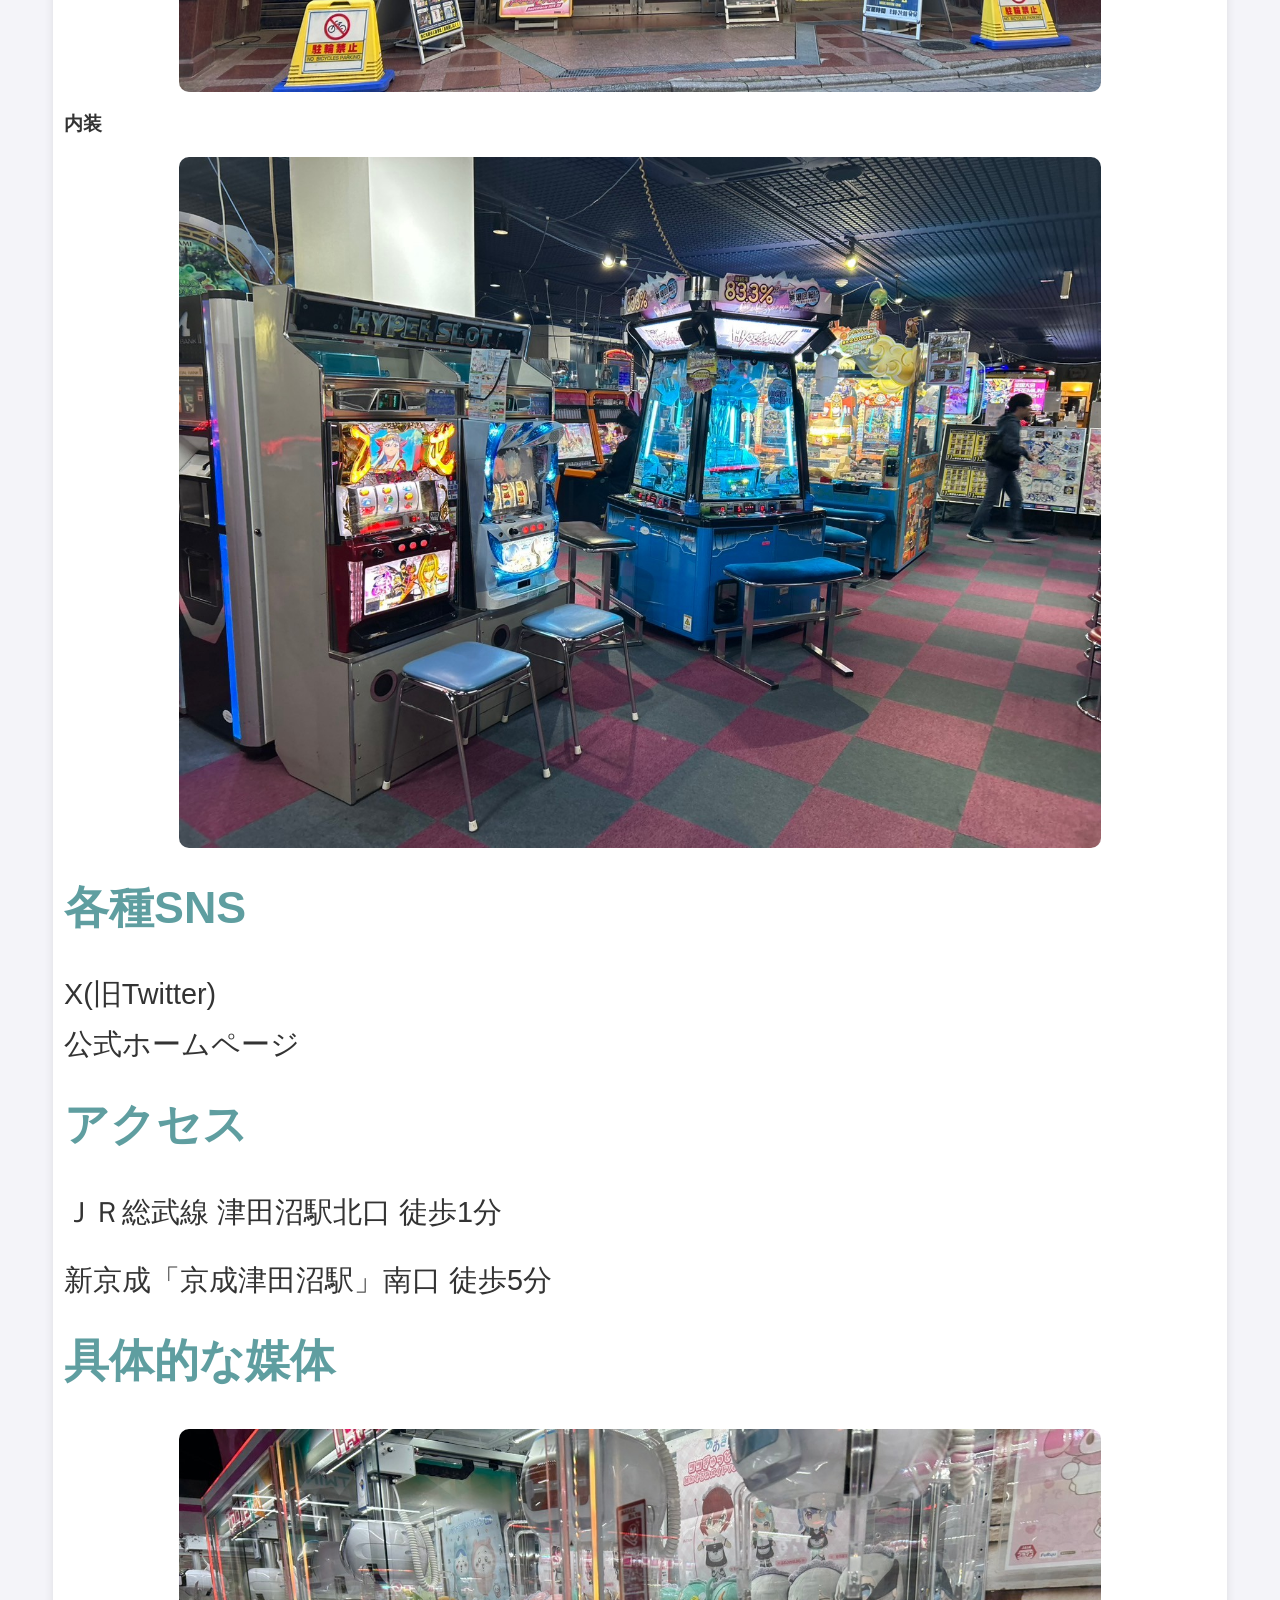
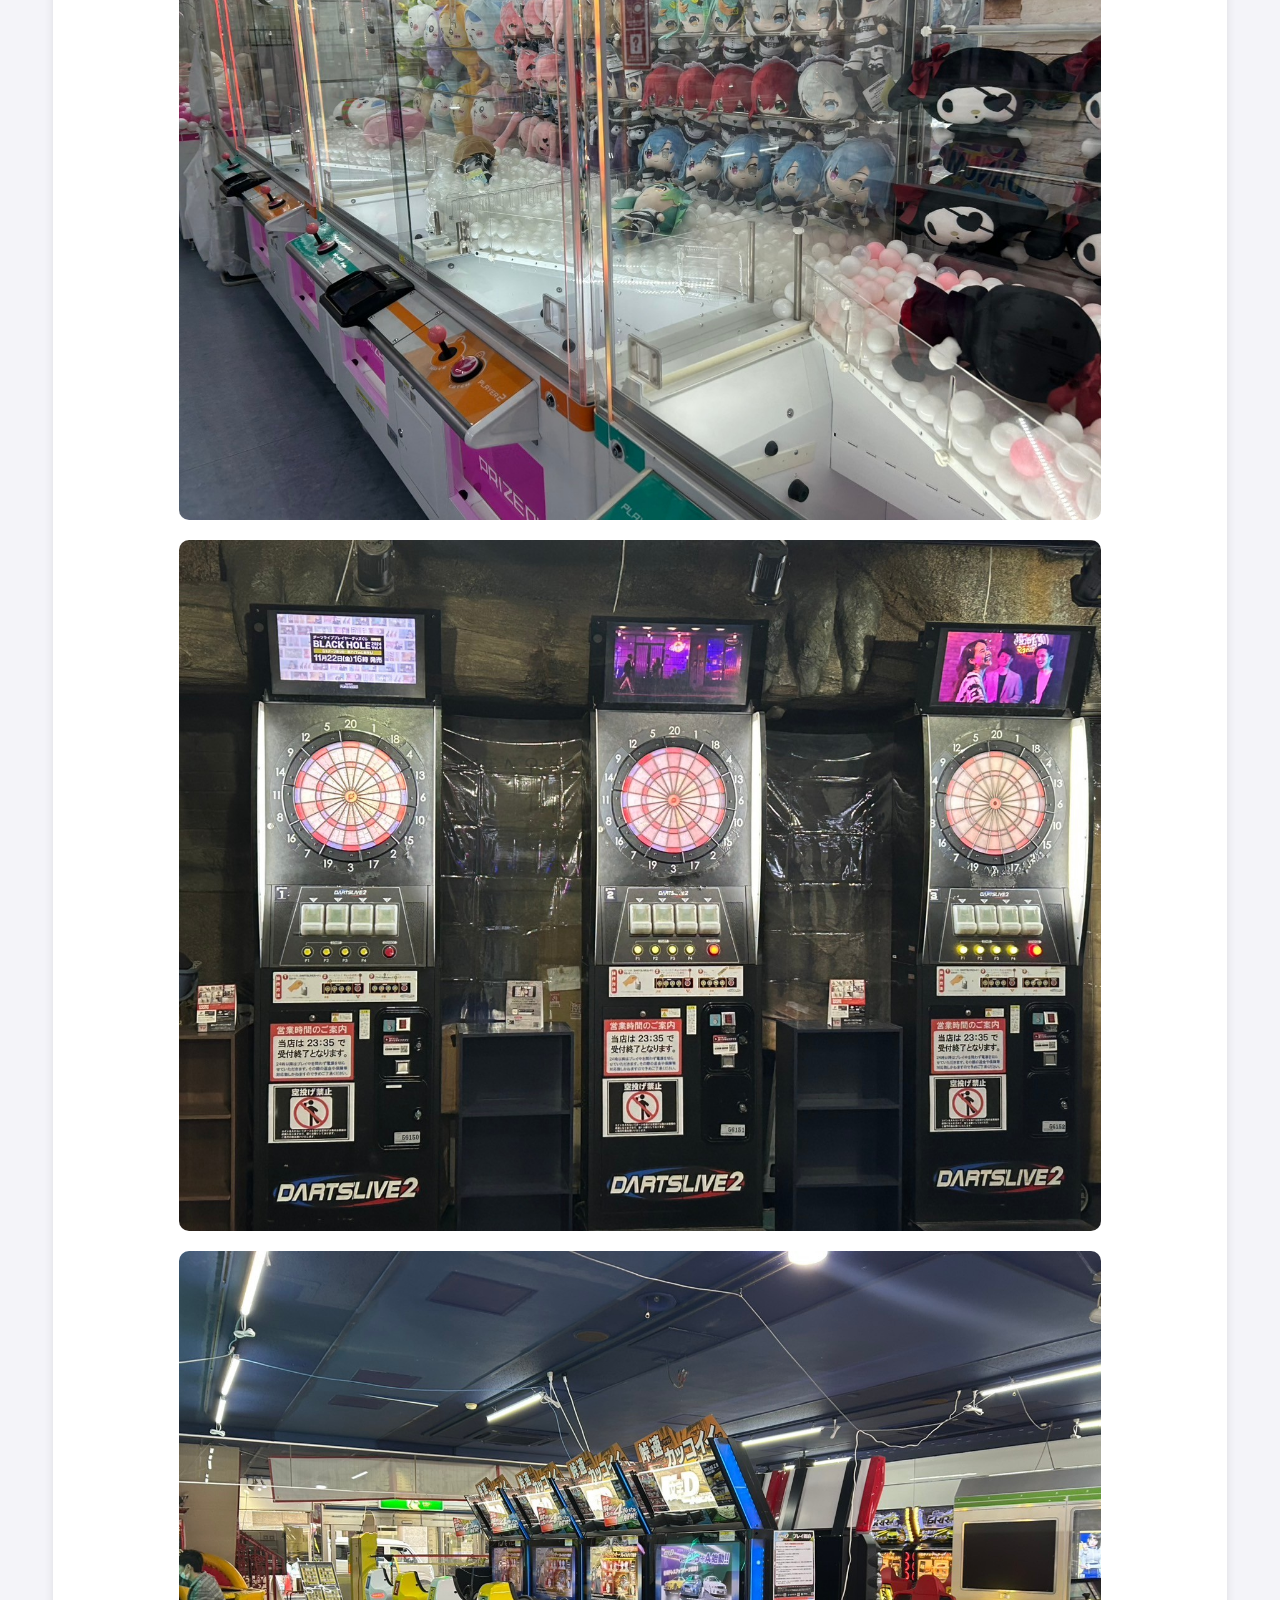
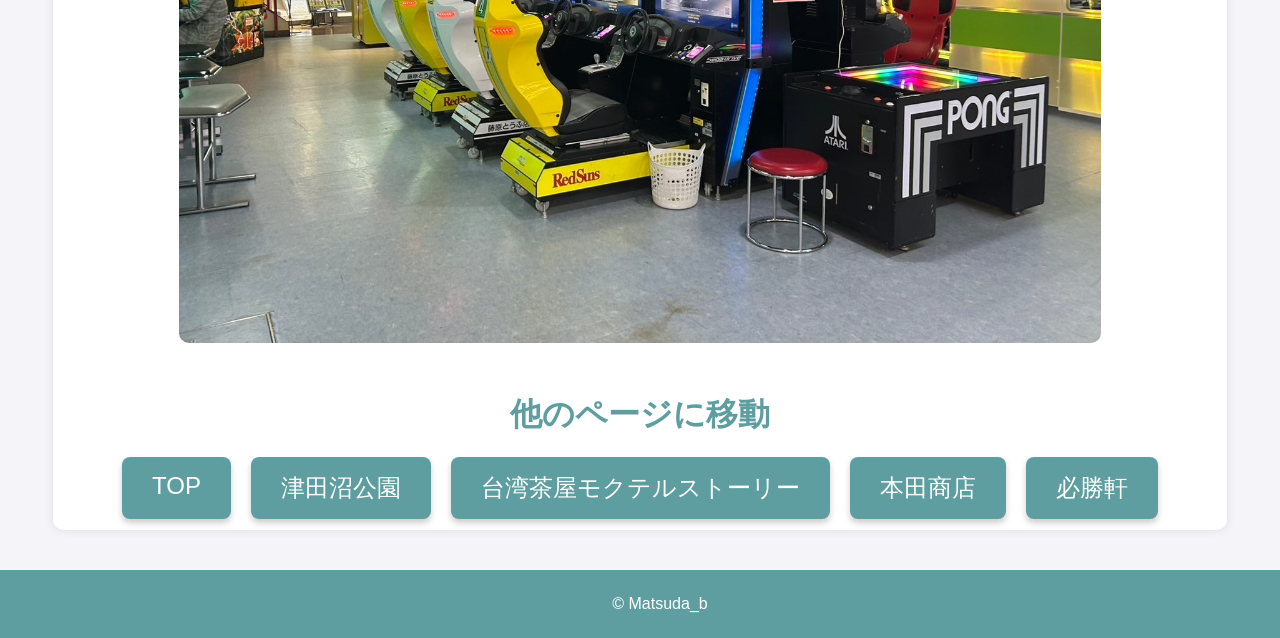
==== commit 646b39bc: "taiwanのリンクの間違いを変更" ====
--- a/htdocs/Amusement.html
+++ b/htdocs/Amusement.html
@@ -65,7 +65,7 @@
       <div class="buttons-container">
         <a href="index.html" class="button">TOP</a>
         <a href="Kouen.html" class="button">津田沼公園</a>
-        <a href="taiwan.css" class="button">台湾茶屋モクテルストーリー</a>
+        <a href="taiwan.html" class="button">台湾茶屋モクテルストーリー</a>
         <a href="hondasyouten.html" class="button">本田商店</a>
         <a href="hissyouken.html" class="button">必勝軒</a>
       </div>
--- a/htdocs/Amusement.css
+++ b/htdocs/Amusement.css
@@ -20,31 +20,38 @@
   color: white;
   text-shadow: 2px 2px 4px rgba(0, 0, 0, 0.7);
   flex-direction: column;
-}
-
+  text-align: center; /* 中央揃えにする */
+}
+
+/* ヘッダー内のh1と.experiment-siteの設定 */
 header h1 {
   font-size: 3rem;
   margin: 0;
 }
 
+.experiment-site {
+  font-size: 1.7em;    /* フォントサイズを少し大きく */
+  color: #ffffff;      /* 色を青に設定 */
+  font-weight: bold;   /* 太字 */
+  margin-top: 10px;    /* 上に少しスペースを追加 */
+}
+
 /* 店舗情報セクション */
 #store-info {
-  width: 80%;
+  width: 90%;   /* 幅を少し広げる */
   margin: 40px auto;
-  padding: 20px;
+  padding: 11px;
   background-color: white;
   box-shadow: 0 0 10px rgba(0, 0, 0, 0.1);
   border-radius: 10px;
 }
 
-/* 共通のセクションタイトル */
-h2 {
-  font-size: 2.8rem;
-  color: #5f9ea0;
-  margin-top: 30px;
-}
-
 /* 店舗紹介部分 */
+.store-description h2 {
+  font-size: 2.8rem;
+  color: #5f9ea0;
+}
+
 .store-description p {
   font-size: 1.8rem;
   line-height: 1.6;
@@ -53,22 +60,32 @@
 }
 
 /* 基本情報 */
-.store-details ul,
-.store-menu ul {
+.store-details h2 {
+  font-size: 2.8rem;
+  color: #5f9ea0;
+  margin-top: 30px;
+}
+
+.store-details ul {
   list-style-type: none;
   padding: 0;
 }
 
-.store-details li,
-.store-menu li {
-  font-size: 1.8rem;
-  margin-bottom: 10px;
+.store-details li {
+  font-size: 1.8rem;
+  margin-bottom: 8px;
   color: #333;
 }
 
 /* 店舗写真 */
+.store-photos h2 {
+  font-size: 2.8rem;
+  color: #5f9ea0;
+  margin-top: 30px;
+}
+
 .store-photos img {
-  width: 40%; /* 画像の幅を40%に設定 */
+  width: 80%; /* スマホ対応：画像の幅を80%に変更 */
   height: auto;
   margin-top: 20px;
   border-radius: 10px;
@@ -77,12 +94,31 @@
   margin-right: auto;
 }
 
+/* メニュー */
+.store-menu h2 {
+  font-size: 2.8rem;
+  color: #5f9ea0;
+  margin-top: 30px;
+}
+
+.store-menu a {
+  font-size: 1.8rem;
+  color: #333;
+  text-decoration: none;
+  display: block;
+  margin-bottom: 10px;
+}
+
 /* アクセス */
-.store-access iframe {
-  width: 100%;
-  height: 300px;
-  border-radius: 10px;
-  margin-top: 20px;
+.store-access h2 {
+  font-size: 2.8rem;
+  color: #5f9ea0;
+  margin-top: 30px;
+}
+
+.store-access p {
+  font-size: 1.8rem;
+  margin-bottom: 10px;
 }
 
 /* フッター */
@@ -107,6 +143,7 @@
   margin-top: 50px;
 }
 
+/* セクションタイトル */
 .buttons-section h2 {
   font-size: 2rem;
   color: #5f9ea0;
@@ -146,82 +183,103 @@
   transform: translateY(1px);
 }
 
-/* スマホ対応（タブレット・スマホ） */
+html, body {
+  overflow-x: hidden; /* 横スクロールを無効化 */
+}
+
+/* スマホ向けレスポンシブデザイン */
 @media (max-width: 768px) {
-  body {
-    font-size: 1.4rem; /* 全体的にフォントサイズを小さく */
-  }
-
+  /* ヘッダー内のh1と.experiment-siteを1列に並べる */
   header h1 {
-    font-size: 2.5rem; /* ヘッダータイトルを調整 */
-  }
-
-  /* 共通のセクションタイトル */
-  h2 {
-    font-size: 2.2rem;
-  }
-
-  .store-description p,
-  .store-details li,
-  .store-menu li {
-    font-size: 1.6rem; /* フォントサイズ調整 */
+      font-size: 1.8rem;
+  }
+
+  header .experiment-site {
+      font-size: 1.0rem;
+      margin-top: 8px;
+  }
+
+  /* 店舗情報セクション */
+  #store-info {
+      width: 95%; /* 幅をさらに広げる */
+  }
+
+  /* 店舗紹介部分 */
+  .store-description h2 {
+      font-size: 2rem;
+  }
+
+  .store-description p {
+      font-size: 1rem;
+  }
+
+  /* 基本情報 */
+  .store-details h2 {
+      font-size: 2rem;
+  }
+
+  .store-details li {
+      font-size: 1rem;
+  }
+
+  /* 店舗写真 */
+  .store-photos h2 {
+      font-size: 1.91rem;
   }
 
   .store-photos img {
-    width: 80%; /* 画像の幅を80%に調整 */
-  }
-
-  /* ボタンのスタイル調整 */
+      width: 100%; /* スマホ用に画像を100%幅に変更 */
+  }
+
+  /* メニュー */
+  .store-menu h2 {
+      font-size: 2rem;
+  }
+
+  .store-menu a {
+      font-size: 1rem;
+  }
+
+  /* アクセス */
+  .store-access h2 {
+      font-size: 2rem;
+  }
+
+  .store-access p {
+      font-size: 1rem;
+  }
+
+  /* ボタンセクション */
+  .buttons-section h2 {
+      font-size: 2rem;
+  }
+
+  /* ボタンコンテナ */
+  .buttons-container {
+      flex-direction: column; /* ボタンを縦に並べる */
+  }
+
+  /* 各ボタン */
   .button {
-    font-size: 1.3rem;
-    padding: 12px 20px;
-  }
-
-  /* ボタンを縦並びに */
-  .buttons-container {
+      width: 100%; /* ボタン幅を広げる */
+      font-size: 1.4rem;
+      padding: 15px 0;
+  }
+}
+
+  header {
+    background-image: url('img/ゲーセン内部.jpg');
+    background-size: cover;
+    background-position: center;
+    height: 200px;
+    width: 100%;
+    display: flex;
+    justify-content: center;
+    align-items: center;
+    color: #fffefe;
+    text-shadow: 2px 2px 4px rgba(0, 0, 0, 0.7);
     flex-direction: column;
-    gap: 10px; /* ボタン間のスペースを少なく */
-  }
-
-  /* Google Map iframeの高さ調整 */
-  .store-access iframe {
-    height: 250px;
-  }
-
-  footer p {
-    font-size: 1rem; /* フッターのフォントサイズ調整 */
-  }
-}
-
-/* スマホ向けの更に小さい調整 */
-@media (max-width: 480px) {
-  header h1 {
-    font-size: 2rem; /* ヘッダータイトルをさらに小さく */
-  }
-
-  h2 {
-    font-size: 1.8rem; /* セクションタイトルの調整 */
-  }
-
-  .store-description p,
-  .store-details li,
-  .store-menu li {
-    font-size: 1.4rem; /* フォントサイズをさらに小さく */
-  }
-
-  .store-photos img {
-    width: 100%; /* 画像の幅を100%に調整 */
-  }
-
-  .button {
-    font-size: 1.2rem;
-    padding: 10px 15px; /* ボタンのパディングを調整 */
-  }
-
-  footer p {
-    font-size: 0.9rem; /* フッターの文字サイズ調整 */
-  }
-}
-
-
-
+    text-align: center; /* 中央揃えにする */
+  }
+
+
